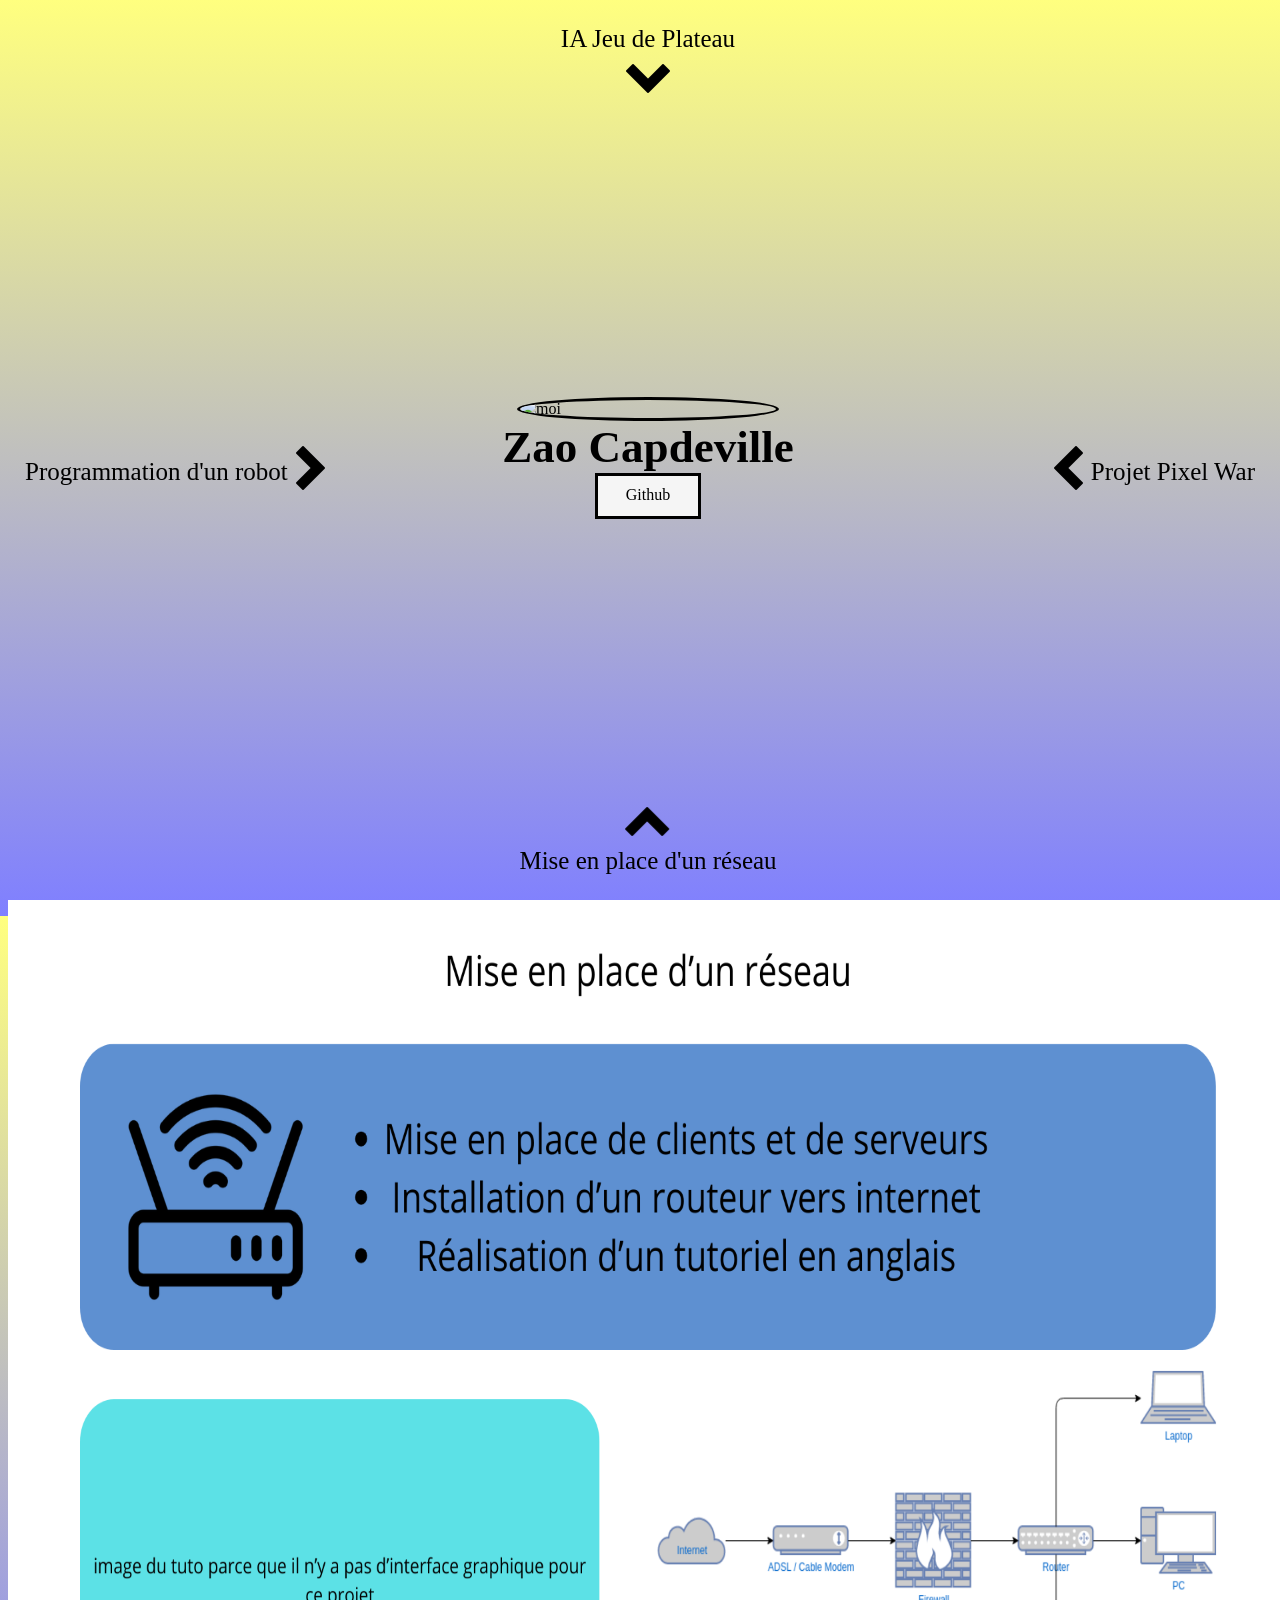
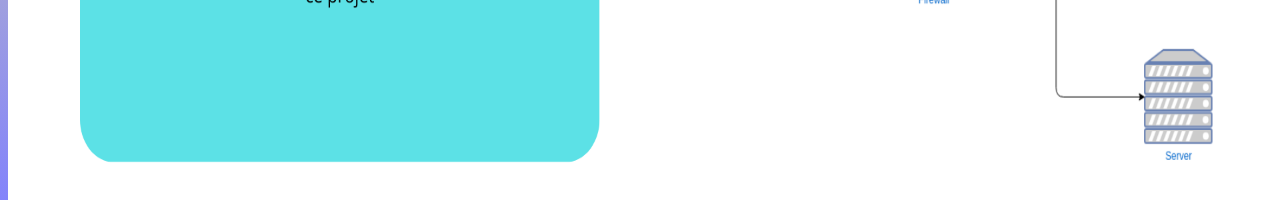
==== index.html @ c6b746e6 "fini pour de bon" ====
<!DOCTYPE html>
<html lang="fr">
<head>
    <meta charset="UTF-8">
    <meta name="viewport" content="width=device-width, initial-scale=1.0">
    <link rel="stylesheet" href="style.css">
    <title>Document</title>
</head>
<body>
    <img id="moi" src="images/moi.png" alt="moi">
    <span>Zao Capdeville</span>
    <a href="https://github.com/zaofromage" id="github">Github</a>
    <aside id="top">
        <img src="retex/IA Jeu de plateau.png" alt="" class="retex">
        <p>IA Jeu de Plateau</p>
    </aside>

    <aside id="bottom">
        <p>Mise en place d'un réseau</p>
        <img src="retex/Mise en place d'un réseau.png" alt="" class="retex">
    </aside>
    
    <aside id="left">
        <img src="retex/Programmation d'un robot.png" alt="" class="retex">
        <p>Programmation d'un robot</p>
    </aside>

    <aside id="right">
        <img src="retex/Projet Pixel War.png" alt="" class="retex">
        <p>Projet Pixel War</p>
    </aside>

    <script>
        let retex = false;
        //top
        document.getElementById('top').addEventListener('click', () => {
            console.log(retex);
            if (!retex) {
                document.getElementById('top').style.animation = "1s ease-in forwards slideInFromTheTop";
                document.getElementById('top').style.zIndex = 999;
                document.querySelectorAll('aside:not(#top)').forEach((c) => {
                    c.style.zIndex = 1;
                })
                retex = true;
            } else if (retex) {
                document.getElementById('top').style.animation = "1s ease-in forwards slideOutFromTheTop";
                document.querySelectorAll('aside:not(#top)').forEach((c) => {
                    c.style.zIndex = 1;
                })
                retex = false;
            }
        })
        //bottom
        document.getElementById('bottom').addEventListener('click', () => {
            console.log(retex);
            if (!retex) {
                document.getElementById('bottom').style.animation = "1s ease-in forwards slideInFromBottom";
                document.getElementById('bottom').style.zIndex = 999;
                document.querySelectorAll('aside:not(#bottom)').forEach((c) => {
                    c.style.zIndex = 1;
                })
                retex = true;
            } else if (retex) {
                document.getElementById('bottom').style.animation = "1s ease-in forwards slideOutFromBottom";
                document.querySelectorAll('aside:not(#bottom)').forEach((c) => {
                    c.style.zIndex = 1;
                })
                retex = false;
            }
        })
        //left
        document.getElementById('left').addEventListener('click', () => {
            console.log(retex);
            if (!retex) {
                document.getElementById('left').style.animation = "1s ease-in forwards slideInFromLeft";
                document.getElementById('left').style.zIndex = 999;
                document.querySelectorAll('aside:not(#left)').forEach((c) => {
                    c.style.zIndex = 1;
                })
                retex = true;
            } else if (retex) {
                document.getElementById('left').style.animation = "1s ease-in forwards slideOutFromLeft";
                document.querySelectorAll('aside:not(#left)').forEach((c) => {
                    c.style.zIndex = 1;
                })
                retex = false;
            }
        })
        //right
        document.getElementById('right').addEventListener('click', () => {
            console.log(retex);
            if (!retex) {
                document.getElementById('right').style.animation = "1s ease-in forwards slideInFromRight";
                document.getElementById('right').style.zIndex = 999;
                document.querySelectorAll('aside:not(#right)').forEach((c) => {
                    c.style.zIndex = 1;
                })
                retex = true;
            } else if (retex) {
                document.getElementById('right').style.animation = "1s ease-in forwards slideOutFromRight";
                document.querySelectorAll('aside:not(#right)').forEach((c) => {
                    c.style.zIndex = 1;
                })
                retex = false;
            }
        })
    </script>
</body>
</html>
---- style.css ----
body {
    width: 100vw;
    height: 100vh;
    display: flex;
    flex-direction: column;
    justify-content: center;
    align-items: center;
    overflow: hidden;
    background-image: linear-gradient(
        to bottom,
        rgb(255 255 0 / 50%),
        rgb(0 0 255 / 50%)
      );
}

span {
    font-weight: bold;
    font-size: 45px;
}

#moi {
    width: 20vw;
    height: auto;
    border-radius: 50%;
    border: solid black 3px;
    transition : 0.5s;
}

#moi:hover {
    border-radius: 10px;
}

#github {
    width: 100px;
    height: 30px;
    border-radius: 0;
    border: solid black 3px;
    background-color: whitesmoke;
    transition: 0.5s;
    text-decoration: none;
    color: black;
    text-align: center;
    vertical-align: middle;
    padding-top: 10px;
}

#github:hover {
    border-color: white;
    background-color: black;
    color: white;
    font-weight: bold;
}

#github > img {
    width: 20%;
}

aside {
    position: absolute;
    display: flex;
    flex-direction: column;
    align-items: center;
}

aside > img {
    width: 100vw;
    height: 100vh;
}

aside > p {
    font-size: 25px;
    transition: 0.5s;
    margin: 0;
    padding: 25px;
}

#top > p::after {
    content: url('images/v_arrow.png');
    display: flex;
    justify-content: center;
}

#top {
    top:-100vh;
}

#top > p:hover {
    transform: translateY(20px);
}

#bottom > p::before {
    content: url('images/v_arrow.png');
    transform: rotate(180deg);
    display: flex;
    justify-content: center;
}

#bottom {
    bottom: -100vh;
}

#bottom > p:hover {
    transform: translateY(-20px);
}

#left > p::after {
    content: url('images/v_arrow.png');
    display: inline-block;
    transform: rotate(-90deg) translateX(-10px);
}

#left {
    left: -100vw;
    display: flex;
    flex-direction: row;
}

#left > p:hover {
    transform: translateX(20px);
}

#right > p::before {
    content: url('images/v_arrow.png');
    display: inline-block;
    transform: rotate(90deg) translateX(10px);
}

#right {
    right: -100vw;
    display: flex;
    flex-direction: row-reverse;
}

#right > p:hover {
    transform: translateX(-20px);
}

@keyframes slideInFromTheTop {
    from {
        transform: translateY(0vh);
    }
    to {
        transform: translateY(100vh);
    }
}

@keyframes slideOutFromTheTop {
    from {
        transform: translateY(100vh);
    }
    to {
        transform: translateY(0vh);
    }
}

@keyframes slideInFromBottom {
    from {
        transform: translateY(0vh);
    }
    to {
        transform: translateY(-100vh);
    }
}

@keyframes slideOutFromBottom {
    from {
        transform: translateY(-100vh);
    }
    to {
        transform: translateY(0vh);
    }
}

@keyframes slideInFromLeft {
    from {
        transform: translateX(0vw);
    }
    to {
        transform: translateX(100vw);
    }
}

@keyframes slideOutFromLeft {
    from {
        transform: translateX(100vw);
    }
    to {
        transform: translateX(0vw);
    }
}

@keyframes slideInFromRight {
    from {
        transform: translateX(0vw);
    }
    to {
        transform: translateX(-100vw);
    }
}

@keyframes slideOutFromRight {
    from {
        transform: translateX(-100vw);
    }
    to {
        transform: translateX(0vw);
    }
}
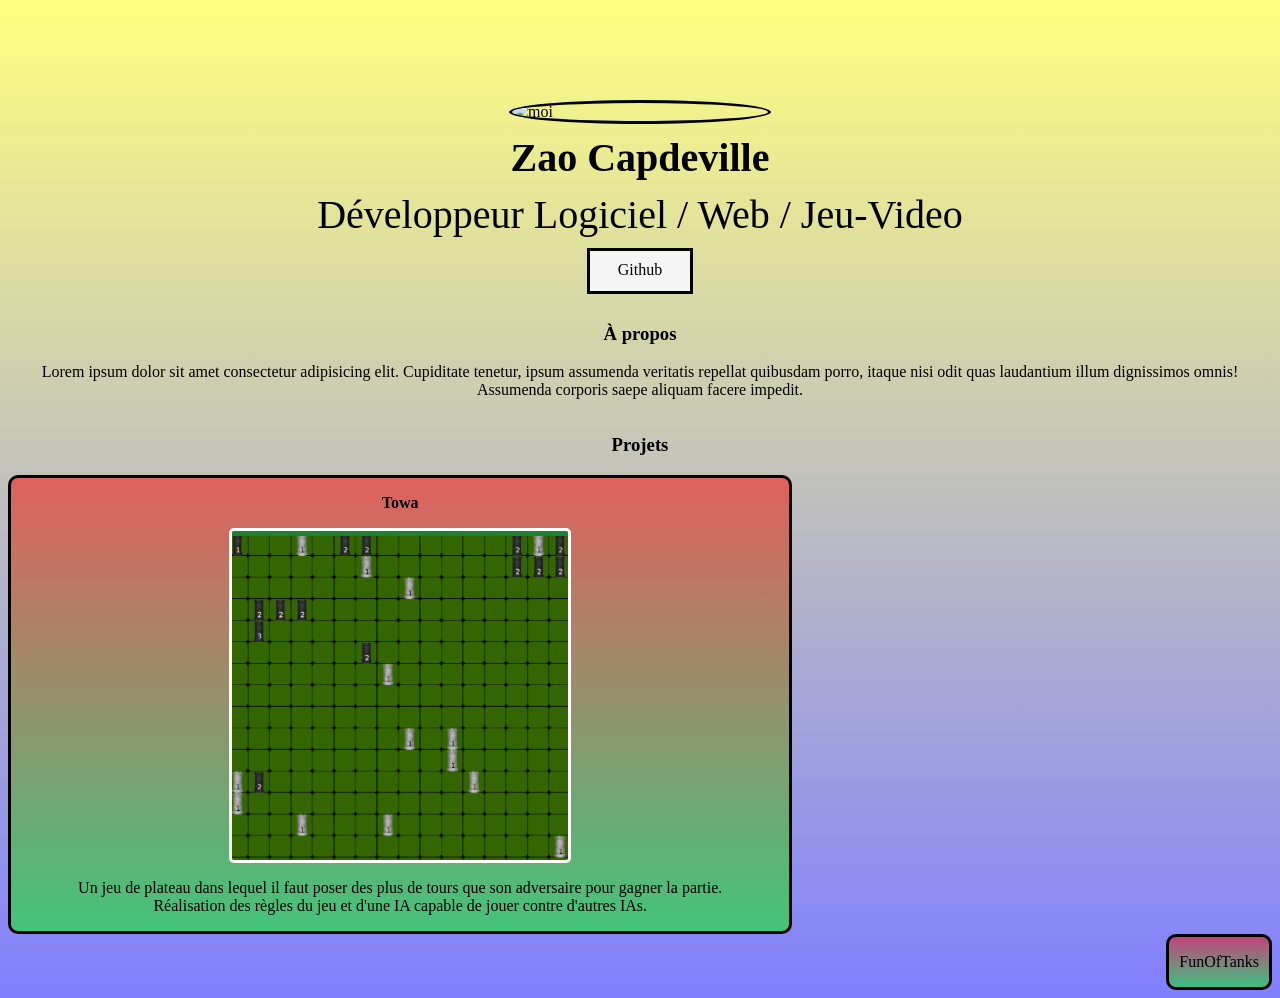
==== commit 39be3692: "c un peu mieu mais vasy" ====
--- a/index.html
+++ b/index.html
@@ -4,106 +4,41 @@
     <meta charset="UTF-8">
     <meta name="viewport" content="width=device-width, initial-scale=1.0">
     <link rel="stylesheet" href="style.css">
-    <title>Document</title>
+    <title>Zao Capdeville</title>
 </head>
 <body>
-    <img id="moi" src="images/moi.png" alt="moi">
-    <span>Zao Capdeville</span>
-    <a href="https://github.com/zaofromage" id="github">Github</a>
-    <aside id="top">
-        <img src="retex/IA Jeu de plateau.png" alt="" class="retex">
-        <p>IA Jeu de Plateau</p>
-    </aside>
-
-    <aside id="bottom">
-        <p>Mise en place d'un réseau</p>
-        <img src="retex/Mise en place d'un réseau.png" alt="" class="retex">
-    </aside>
-    
-    <aside id="left">
-        <img src="retex/Programmation d'un robot.png" alt="" class="retex">
-        <p>Programmation d'un robot</p>
-    </aside>
-
-    <aside id="right">
-        <img src="retex/Projet Pixel War.png" alt="" class="retex">
-        <p>Projet Pixel War</p>
-    </aside>
-
-    <script>
-        let retex = false;
-        //top
-        document.getElementById('top').addEventListener('click', () => {
-            console.log(retex);
-            if (!retex) {
-                document.getElementById('top').style.animation = "1s ease-in forwards slideInFromTheTop";
-                document.getElementById('top').style.zIndex = 999;
-                document.querySelectorAll('aside:not(#top)').forEach((c) => {
-                    c.style.zIndex = 1;
-                })
-                retex = true;
-            } else if (retex) {
-                document.getElementById('top').style.animation = "1s ease-in forwards slideOutFromTheTop";
-                document.querySelectorAll('aside:not(#top)').forEach((c) => {
-                    c.style.zIndex = 1;
-                })
-                retex = false;
-            }
-        })
-        //bottom
-        document.getElementById('bottom').addEventListener('click', () => {
-            console.log(retex);
-            if (!retex) {
-                document.getElementById('bottom').style.animation = "1s ease-in forwards slideInFromBottom";
-                document.getElementById('bottom').style.zIndex = 999;
-                document.querySelectorAll('aside:not(#bottom)').forEach((c) => {
-                    c.style.zIndex = 1;
-                })
-                retex = true;
-            } else if (retex) {
-                document.getElementById('bottom').style.animation = "1s ease-in forwards slideOutFromBottom";
-                document.querySelectorAll('aside:not(#bottom)').forEach((c) => {
-                    c.style.zIndex = 1;
-                })
-                retex = false;
-            }
-        })
-        //left
-        document.getElementById('left').addEventListener('click', () => {
-            console.log(retex);
-            if (!retex) {
-                document.getElementById('left').style.animation = "1s ease-in forwards slideInFromLeft";
-                document.getElementById('left').style.zIndex = 999;
-                document.querySelectorAll('aside:not(#left)').forEach((c) => {
-                    c.style.zIndex = 1;
-                })
-                retex = true;
-            } else if (retex) {
-                document.getElementById('left').style.animation = "1s ease-in forwards slideOutFromLeft";
-                document.querySelectorAll('aside:not(#left)').forEach((c) => {
-                    c.style.zIndex = 1;
-                })
-                retex = false;
-            }
-        })
-        //right
-        document.getElementById('right').addEventListener('click', () => {
-            console.log(retex);
-            if (!retex) {
-                document.getElementById('right').style.animation = "1s ease-in forwards slideInFromRight";
-                document.getElementById('right').style.zIndex = 999;
-                document.querySelectorAll('aside:not(#right)').forEach((c) => {
-                    c.style.zIndex = 1;
-                })
-                retex = true;
-            } else if (retex) {
-                document.getElementById('right').style.animation = "1s ease-in forwards slideOutFromRight";
-                document.querySelectorAll('aside:not(#right)').forEach((c) => {
-                    c.style.zIndex = 1;
-                })
-                retex = false;
-            }
-        })
-    </script>
+    <header>
+        <img id="moi" src="images/moi.png" alt="moi">
+        <span id="nom">Zao Capdeville</span>
+        <span id="titre">Développeur Logiciel / Web / Jeu-Video</span>
+        <a href="https://github.com/zaofromage" id="github">Github</a>
+    </header>
+    <main>
+        <section id="about">
+            <h3>À propos</h3>
+            <p>
+                Lorem ipsum dolor sit amet consectetur adipisicing elit. Cupiditate tenetur, ipsum assumenda veritatis repellat quibusdam porro, itaque nisi odit quas laudantium illum dignissimos omnis! Assumenda corporis saepe aliquam facere impedit.
+            </p>
+        </section>
+        <section id="projects">
+            <h3>Projets</h3>
+            <div class="project left">
+                <p class="title">Towa</p>
+                <img src="images/IA_towa.png" alt="">
+                <p class="desc">
+                    Un jeu de plateau dans lequel il faut poser des plus de tours que 
+                    son adversaire pour gagner la partie.
+                    Réalisation des règles du jeu et d'une IA capable de jouer contre d'autres
+                    IAs.
+                </p>
+                <div class="techno">
+                    <span></span>
+                </div>
+            </div>
+            <div class="project right">
+                <p>FunOfTanks</p>
+            </div>
+        </section>
+    </main>
 </body>
 </html>
--- a/style.css
+++ b/style.css
@@ -1,11 +1,5 @@
 body {
-    width: 100vw;
-    height: 100vh;
-    display: flex;
-    flex-direction: column;
-    justify-content: center;
-    align-items: center;
-    overflow: hidden;
+    overflow-x: hidden;
     background-image: linear-gradient(
         to bottom,
         rgb(255 255 0 / 50%),
@@ -13,9 +7,24 @@
       );
 }
 
-span {
+header {
+    display: flex;
+    flex-direction: column;
+    justify-content: center;
+    align-items: center;
+    margin-top: 100px;
+}
+
+header > * {
+    margin-bottom: 10px;
+}
+
+#nom {
     font-weight: bold;
-    font-size: 45px;
+}
+
+#nom, #titre {
+    font-size: 40px;
 }
 
 #moi {
@@ -49,160 +58,96 @@
     background-color: black;
     color: white;
     font-weight: bold;
+}   
+
+section > h3 {
+    text-align: center;
 }
 
-#github > img {
-    width: 20%;
+#about {
+    text-align: center;
 }
 
-aside {
-    position: absolute;
+#projects {
+    display: flex;
+    flex-direction: column;
+}
+
+.project {
+    background: linear-gradient(
+        rgb(255 0 0 / 50%),
+        rgb(0 255 0 / 50%)
+      );
+    border-radius: 10px;
+    border: solid black 3px;
+    padding-inline: 10px;
+    max-width: 60%;
+    transition: 0.5s;
     display: flex;
     flex-direction: column;
     align-items: center;
 }
 
-aside > img {
-    width: 100vw;
-    height: 100vh;
+.title {
+    font-weight: bold;
 }
 
-aside > p {
-    font-size: 25px;
-    transition: 0.5s;
-    margin: 0;
-    padding: 25px;
+.project > img, .desc {
+    height: 50%;
+    width: auto;
+    max-width: 90%;
+    text-align: center;
 }
 
-#top > p::after {
-    content: url('images/v_arrow.png');
-    display: flex;
-    justify-content: center;
+.project > img {
+    border-radius: 5px;
+    border: solid white 3px;
 }
 
-#top {
-    top:-100vh;
+.left {
+    align-self: flex-start;
 }
 
-#top > p:hover {
-    transform: translateY(20px);
+.left:hover {
+    transform: scale(1.1) translate(10%);
 }
 
-#bottom > p::before {
-    content: url('images/v_arrow.png');
-    transform: rotate(180deg);
-    display: flex;
-    justify-content: center;
+.right {
+    align-self: flex-end;
 }
 
-#bottom {
-    bottom: -100vh;
+.right:hover {
+    transform: scale(1.1) translate(-10%);
 }
 
-#bottom > p:hover {
-    transform: translateY(-20px);
-}
+@media (max-width: 900px) {
 
-#left > p::after {
-    content: url('images/v_arrow.png');
-    display: inline-block;
-    transform: rotate(-90deg) translateX(-10px);
-}
+    #moi {
+        width: 25vw;
+    }
 
-#left {
-    left: -100vw;
-    display: flex;
-    flex-direction: row;
-}
-
-#left > p:hover {
-    transform: translateX(20px);
-}
-
-#right > p::before {
-    content: url('images/v_arrow.png');
-    display: inline-block;
-    transform: rotate(90deg) translateX(10px);
-}
-
-#right {
-    right: -100vw;
-    display: flex;
-    flex-direction: row-reverse;
-}
-
-#right > p:hover {
-    transform: translateX(-20px);
-}
-
-@keyframes slideInFromTheTop {
-    from {
-        transform: translateY(0vh);
-    }
-    to {
-        transform: translateY(100vh);
+    #nom, #titre {
+        font-size: 25px;
     }
 }
 
-@keyframes slideOutFromTheTop {
-    from {
-        transform: translateY(100vh);
+@media (max-width : 500px) {
+
+    #moi {
+        width: 50vw;
     }
-    to {
-        transform: translateY(0vh);
+
+    #nom {
+       font-size: 20px;
+    }
+
+    #titre {
+        font-size: 15px;
+    }
+
+    .project {
+        max-width: 80%;
     }
 }
 
-@keyframes slideInFromBottom {
-    from {
-        transform: translateY(0vh);
-    }
-    to {
-        transform: translateY(-100vh);
-    }
-}
 
-@keyframes slideOutFromBottom {
-    from {
-        transform: translateY(-100vh);
-    }
-    to {
-        transform: translateY(0vh);
-    }
-}
-
-@keyframes slideInFromLeft {
-    from {
-        transform: translateX(0vw);
-    }
-    to {
-        transform: translateX(100vw);
-    }
-}
-
-@keyframes slideOutFromLeft {
-    from {
-        transform: translateX(100vw);
-    }
-    to {
-        transform: translateX(0vw);
-    }
-}
-
-@keyframes slideInFromRight {
-    from {
-        transform: translateX(0vw);
-    }
-    to {
-        transform: translateX(-100vw);
-    }
-}
-
-@keyframes slideOutFromRight {
-    from {
-        transform: translateX(-100vw);
-    }
-    to {
-        transform: translateX(0vw);
-    }
-}
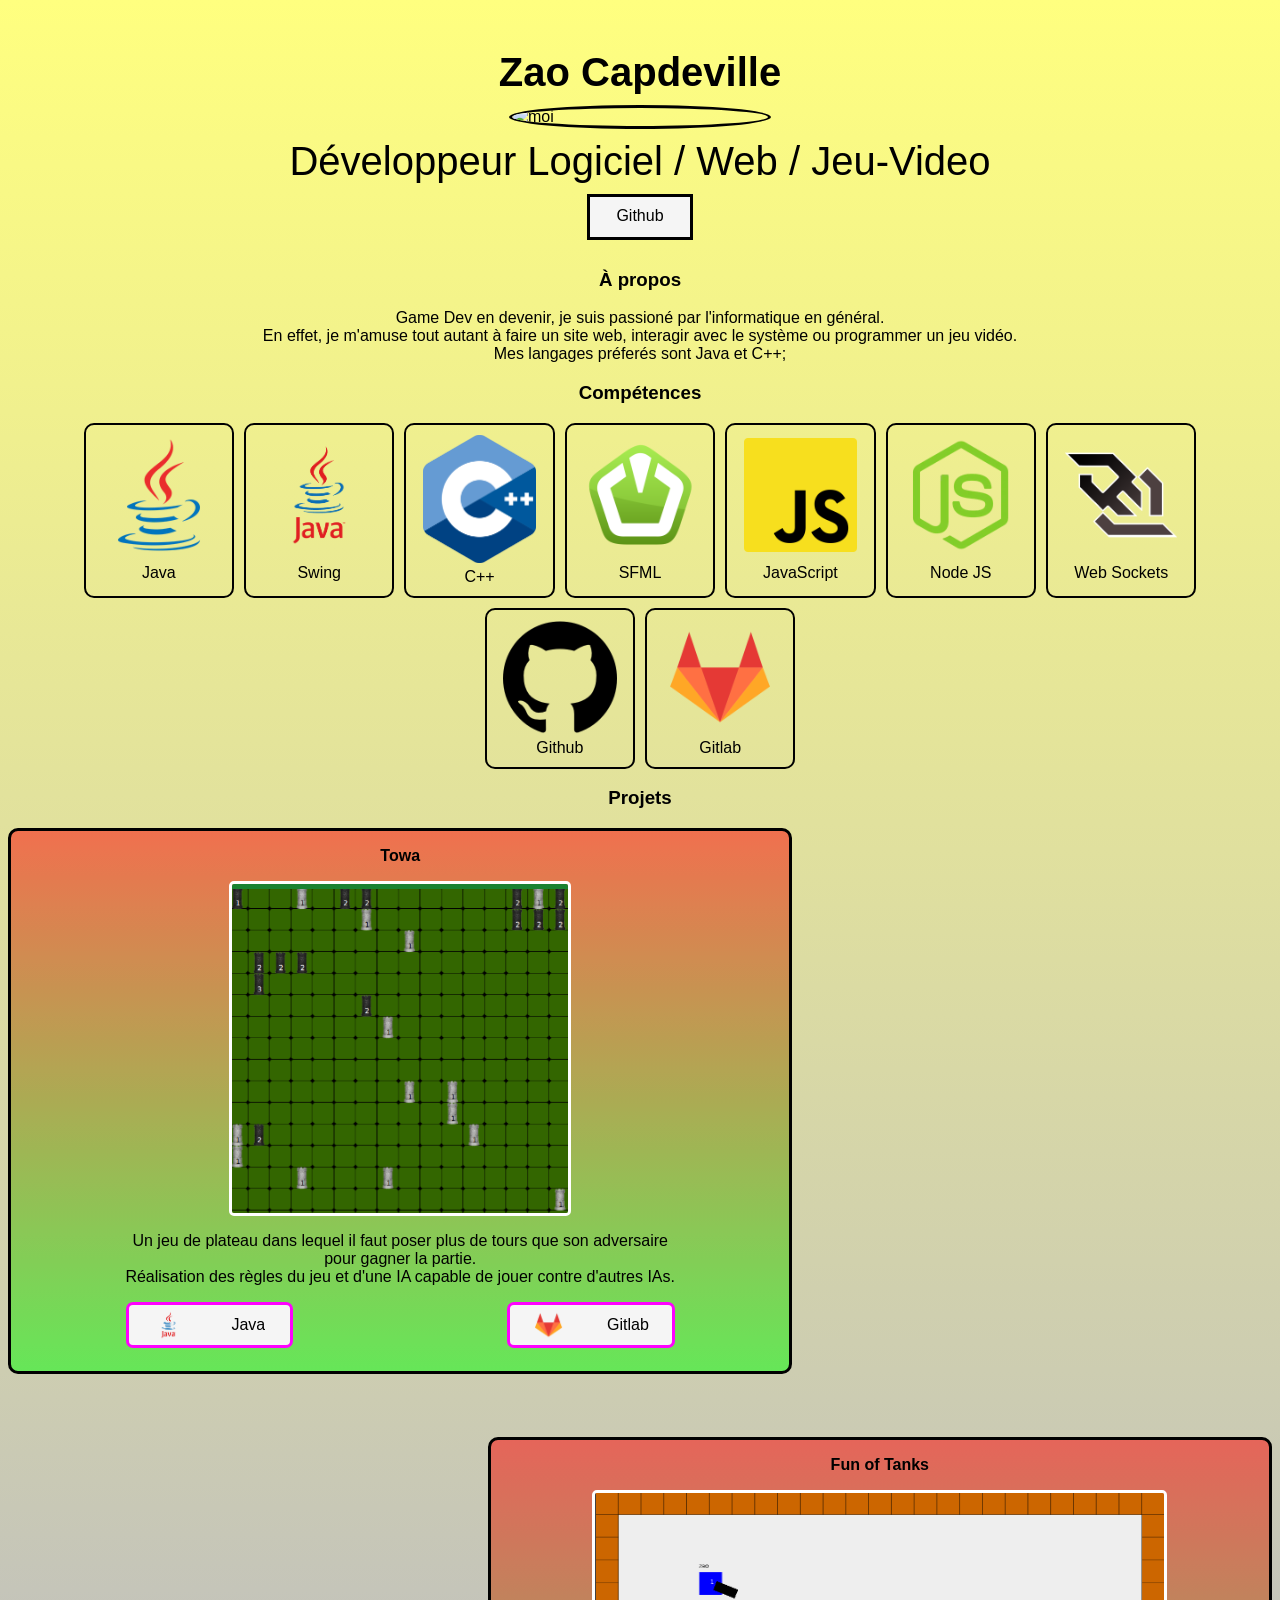
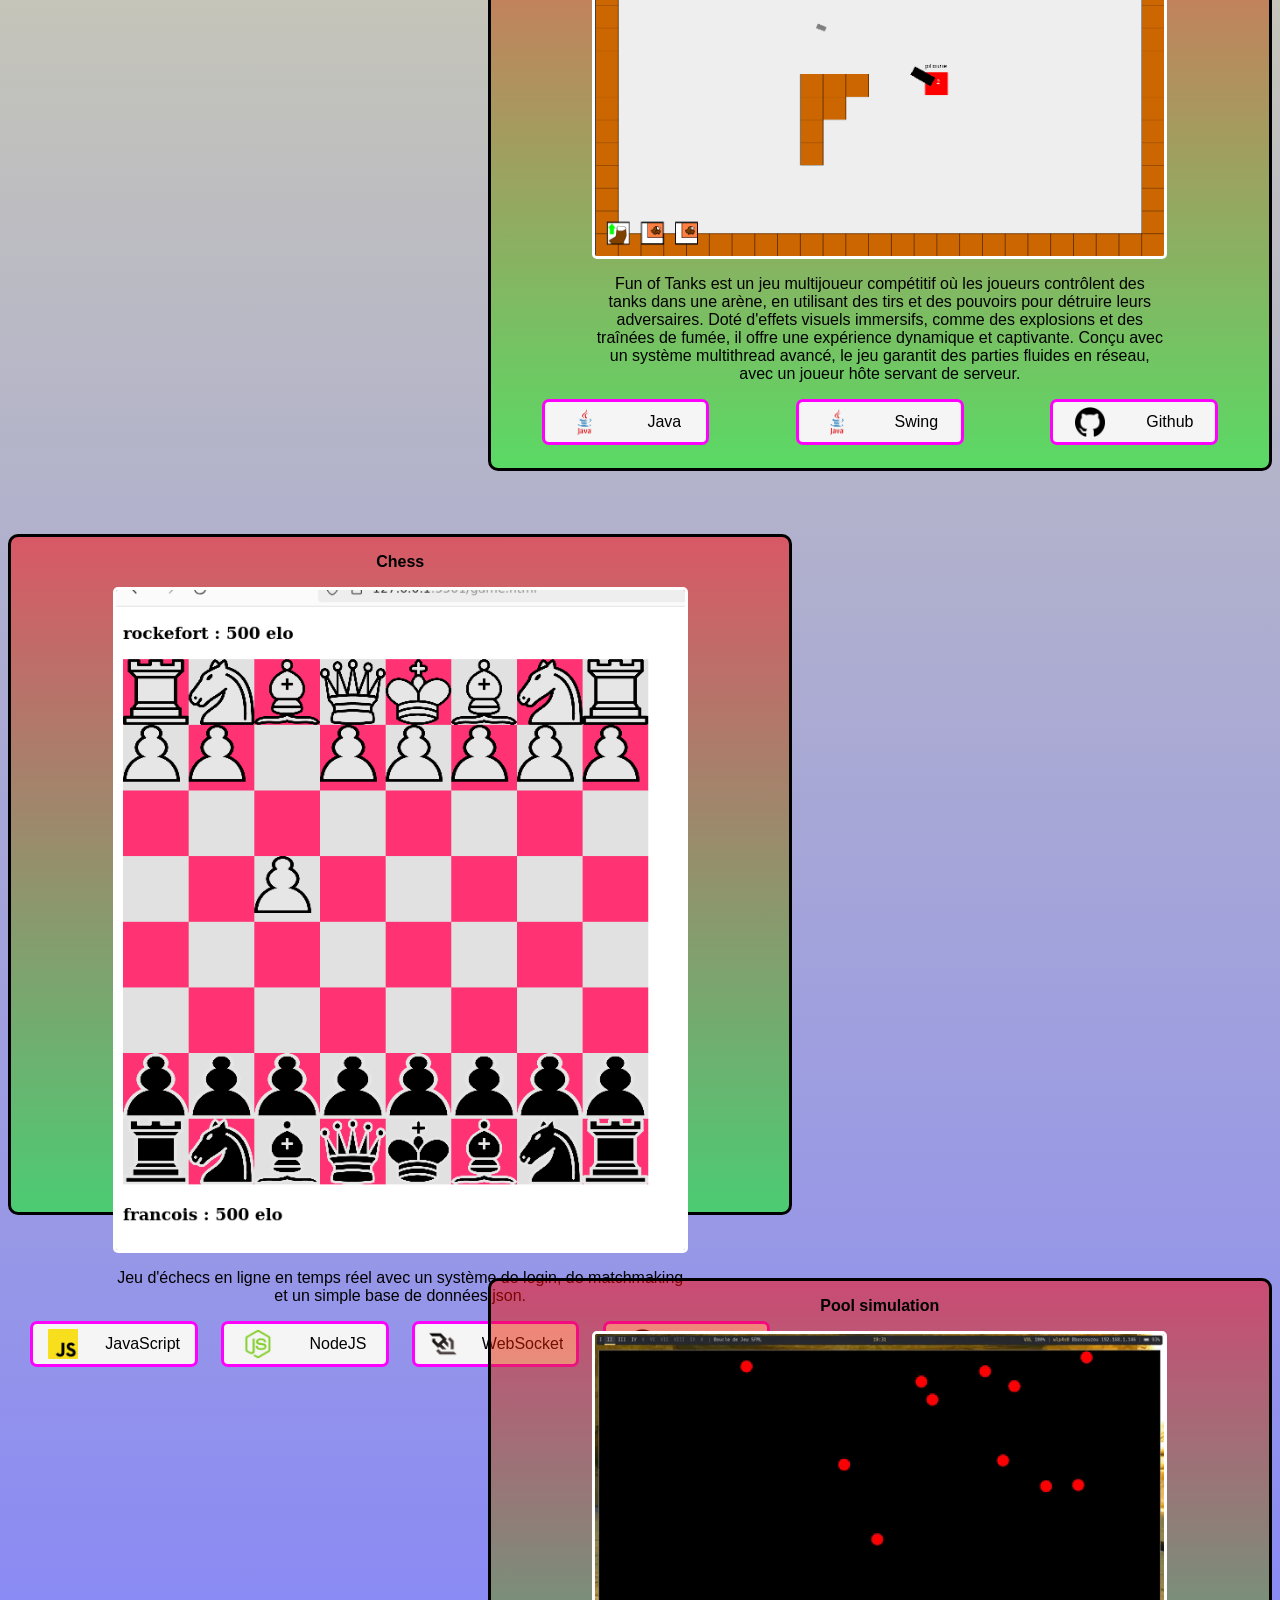
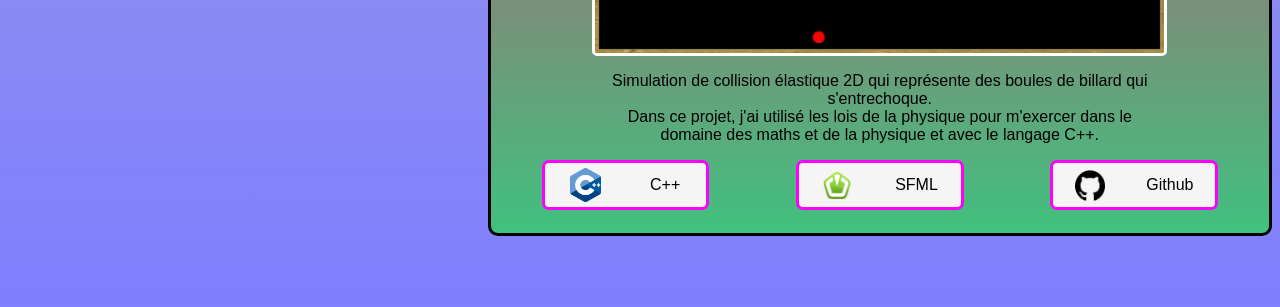
==== commit 9a5e77d5: "mieux" ====
--- a/index.html
+++ b/index.html
@@ -8,8 +8,8 @@
 </head>
 <body>
     <header>
-        <img id="moi" src="images/moi.png" alt="moi">
         <span id="nom">Zao Capdeville</span>
+        <img id="moi" src="images/moi.jpg" alt="moi">
         <span id="titre">Développeur Logiciel / Web / Jeu-Video</span>
         <a href="https://github.com/zaofromage" id="github">Github</a>
     </header>
@@ -17,27 +17,145 @@
         <section id="about">
             <h3>À propos</h3>
             <p>
-                Lorem ipsum dolor sit amet consectetur adipisicing elit. Cupiditate tenetur, ipsum assumenda veritatis repellat quibusdam porro, itaque nisi odit quas laudantium illum dignissimos omnis! Assumenda corporis saepe aliquam facere impedit.
+                Game Dev en devenir, je suis passioné par l'informatique en général.</br>
+                En effet, je m'amuse tout autant à faire un site web,
+                interagir avec le système ou programmer un jeu vidéo.</br>
+                Mes langages préferés sont Java et C++;
             </p>
+        </section>
+        <h3>Compétences</h3>
+        <section id="skills">
+            <div class="skill test">
+                <img src="images/java_withouttext.webp" alt="java">
+                <span>Java</span>
+            </div>
+            <div class="skill">
+                <img src="images/java.png" alt="swing">
+                <span>Swing</span>
+            </div>
+            <div class="skill">
+                <img src="images/cpp.png" alt="cpp">
+                <span>C++</span>
+            </div>
+            <div class="skill">
+                <img src="images/sfml.png" alt="sfml">
+                <span>SFML</span>
+            </div>
+            <div class="skill">
+                <img src="images/javascript.png" alt="javascript">
+                <span>JavaScript</span>
+            </div>
+            <div class="skill">
+                <img src="images/nodejs.webp" alt="nodejs">
+                <span>Node JS</span>
+            </div>
+            <div class="skill">
+                <img src="images/websocket.png" alt="websocket">
+                <span>Web Sockets</span>
+            </div>
+            <div class="skill">
+                <img src="images/github.png" alt="github">
+                <span>Github</span>
+            </div>
+            <div class="skill">
+                <img src="images/gitlab.png" alt="gitlab">
+                <span>Gitlab</span>
+            </div>
         </section>
         <section id="projects">
             <h3>Projets</h3>
-            <div class="project left">
+            <a class="project left" href="retex/IA Jeu de plateau.pdf" target="_blank">
                 <p class="title">Towa</p>
-                <img src="images/IA_towa.png" alt="">
+                <img src="images/IA_towa.png" alt="Towa">
                 <p class="desc">
-                    Un jeu de plateau dans lequel il faut poser des plus de tours que 
-                    son adversaire pour gagner la partie.
+                    Un jeu de plateau dans lequel il faut poser plus de tours que 
+                    son adversaire pour gagner la partie.</br>
                     Réalisation des règles du jeu et d'une IA capable de jouer contre d'autres
                     IAs.
                 </p>
-                <div class="techno">
-                    <span></span>
+                <div class="technos">
+                    <div class="techno">
+                        <img src="images/java.png" alt="java">
+                        <span>Java</span>
+                    </div>
+                    <div class="techno">
+                        <img src="images/gitlab.png" alt="gitlab">
+                        <span>Gitlab</span>
+                    </div>
                 </div>
-            </div>
-            <div class="project right">
-                <p>FunOfTanks</p>
-            </div>
+            </a>
+            <a class="project right" href="https://github.com/zaofromage/FunOfTanks" target="_blank">
+                <p class="title">Fun of Tanks</p>
+                <img src="images/funoftanks.png" alt="funoftanks">
+                <p class="desc">
+                    Fun of Tanks est un jeu multijoueur compétitif où les joueurs contrôlent des tanks dans une arène, en utilisant des tirs et des pouvoirs pour détruire leurs adversaires. Doté d'effets visuels immersifs, comme des explosions et des traînées de fumée, il offre une expérience dynamique et captivante. Conçu avec un système multithread avancé, le jeu garantit des parties fluides en réseau, avec un joueur hôte servant de serveur.
+                </p>
+                <div class="technos">
+                    <div class="techno">
+                        <img src="images/java.png" alt="java">
+                        <span>Java</span>
+                    </div>
+                    <div class="techno">
+                        <img src="images/java.png" alt="swing">
+                        <span>Swing</span>
+                    </div>
+                    <div class="techno">
+                        <img src="images/github.png" alt="github">
+                        <span>Github</span>
+                    </div>
+                </div>
+            </a>
+            <a class="project left" href="https://github.com/zaofromage/chess" target="_blank">
+                <p class="title">Chess</p>
+                <img src="images/chess.png" alt="chess">
+                <p class="desc">
+                    Jeu d'échecs en ligne en temps réel avec un système de login,
+                    de matchmaking et un simple base de données json.
+                </p>
+                <div class="technos">
+                    <div class="techno">
+                        <img src="images/javascript.png" alt="javascript">
+                        <span>JavaScript</span>
+                    </div>
+                    <div class="techno">
+                        <img src="images/nodejs.webp" alt="nodejs">
+                        <span>NodeJS</span>
+                    </div>
+                    <div class="techno">
+                        <img src="images/websocket.png" alt="websocket">
+                        <span>WebSocket</span>
+                    </div>
+                    <div class="techno">
+                        <img src="images/github.png" alt="github">
+                        <span>Github</span>
+                    </div>
+                </div>
+            </a>
+            <a class="project right" href="https://github.com/zaofromage/Pool" target="_blank">
+                <p class="title">Pool simulation</p>
+                <img src="images/pool_video.gif" alt="funoftanks">
+                <p class="desc">
+                    Simulation de collision élastique 2D qui représente des boules de
+                    billard qui s'entrechoque.</br>
+                    Dans ce projet, j'ai utilisé les lois de la physique pour 
+                    m'exercer dans le domaine des maths et de la physique et avec 
+                    le langage C++.
+                </p>
+                <div class="technos">
+                    <div class="techno">
+                        <img src="images/cpp.png" alt="C++">
+                        <span>C++</span>
+                    </div>
+                    <div class="techno">
+                        <img src="images/sfml.png" alt="sfml">
+                        <span>SFML</span>
+                    </div>
+                    <div class="techno">
+                        <img src="images/github.png" alt="github">
+                        <span>Github</span>
+                    </div>
+                </div>
+            </a>
         </section>
     </main>
 </body>
--- a/style.css
+++ b/style.css
@@ -1,5 +1,6 @@
 body {
     overflow-x: hidden;
+    font-family: sans-serif;
     background-image: linear-gradient(
         to bottom,
         rgb(255 255 0 / 50%),
@@ -12,7 +13,7 @@
     flex-direction: column;
     justify-content: center;
     align-items: center;
-    margin-top: 100px;
+    margin-top: 50px;
 }
 
 header > * {
@@ -60,12 +61,42 @@
     font-weight: bold;
 }   
 
-section > h3 {
+h3 {
     text-align: center;
 }
 
 #about {
     text-align: center;
+}
+
+#skills {
+    text-align: center;
+    display: flex;
+    justify-content: center;
+    gap: 10px;
+    flex-wrap: wrap;
+}
+
+.skill {
+    background-color: none;
+    display: flex;
+    flex-direction: column;
+    justify-content: space-around;
+    align-items: center;
+    max-width: 10%;
+    padding: 10px;
+    border-radius: 10px;
+    border: solid 2px black;
+    transition: 0.5s;
+}
+
+.skill:hover {
+    transform: scale(1.1);
+}
+
+.skill > img {
+    width:90%;
+    margin-bottom: 5px;
 }
 
 #projects {
@@ -86,6 +117,10 @@
     display: flex;
     flex-direction: column;
     align-items: center;
+    color:black;
+    text-decoration: none;
+    margin-bottom: 5%;
+    max-height: 75vh;
 }
 
 .title {
@@ -95,7 +130,7 @@
 .project > img, .desc {
     height: 50%;
     width: auto;
-    max-width: 90%;
+    max-width: 75%;
     text-align: center;
 }
 
@@ -120,6 +155,34 @@
     transform: scale(1.1) translate(-10%);
 }
 
+.technos {
+    display:flex;
+    margin-bottom: 3%;
+    justify-content: space-around;
+    flex-wrap: wrap;
+    gap: 5px;
+}
+
+.techno {
+    display: flex;
+    align-items: center;
+    justify-content: space-around;
+    background-color: whitesmoke;
+    border-radius: 7px;
+    border: solid magenta 3px;
+    max-width:20%;
+    padding: 5px;
+}
+
+.techno > img {
+    width:20%;
+    margin-right: 5%;
+}
+
+.techno > span {
+    overflow: hidden;
+}
+
 @media (max-width: 900px) {
 
     #moi {
@@ -129,6 +192,14 @@
     #nom, #titre {
         font-size: 25px;
     }
+
+    .techno > img {
+        width:30%;
+    }
+
+    .project {
+        max-height: none;
+    }
 }
 
 @media (max-width : 500px) {
@@ -148,6 +219,10 @@
     .project {
         max-width: 80%;
     }
-}
-
-
+
+    .techno > span {
+        font-size: 10px;
+    }
+}
+
+
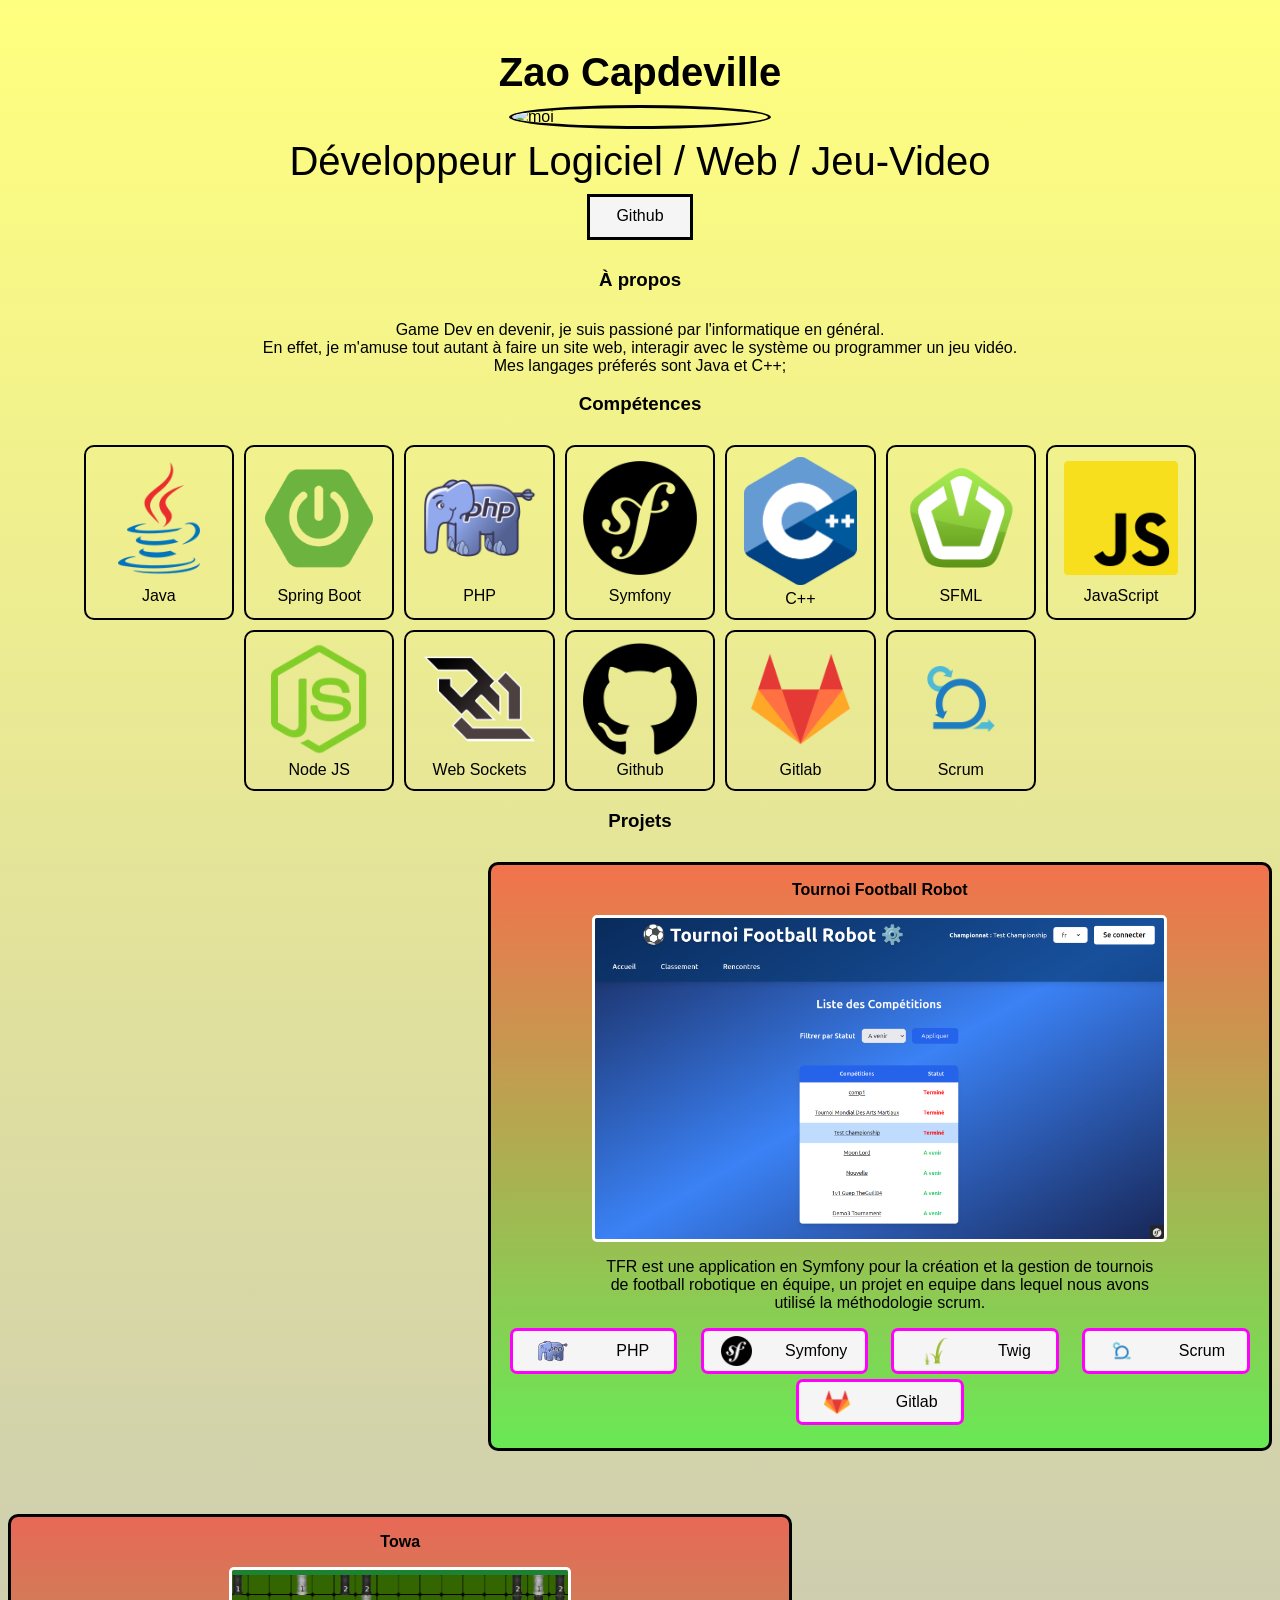
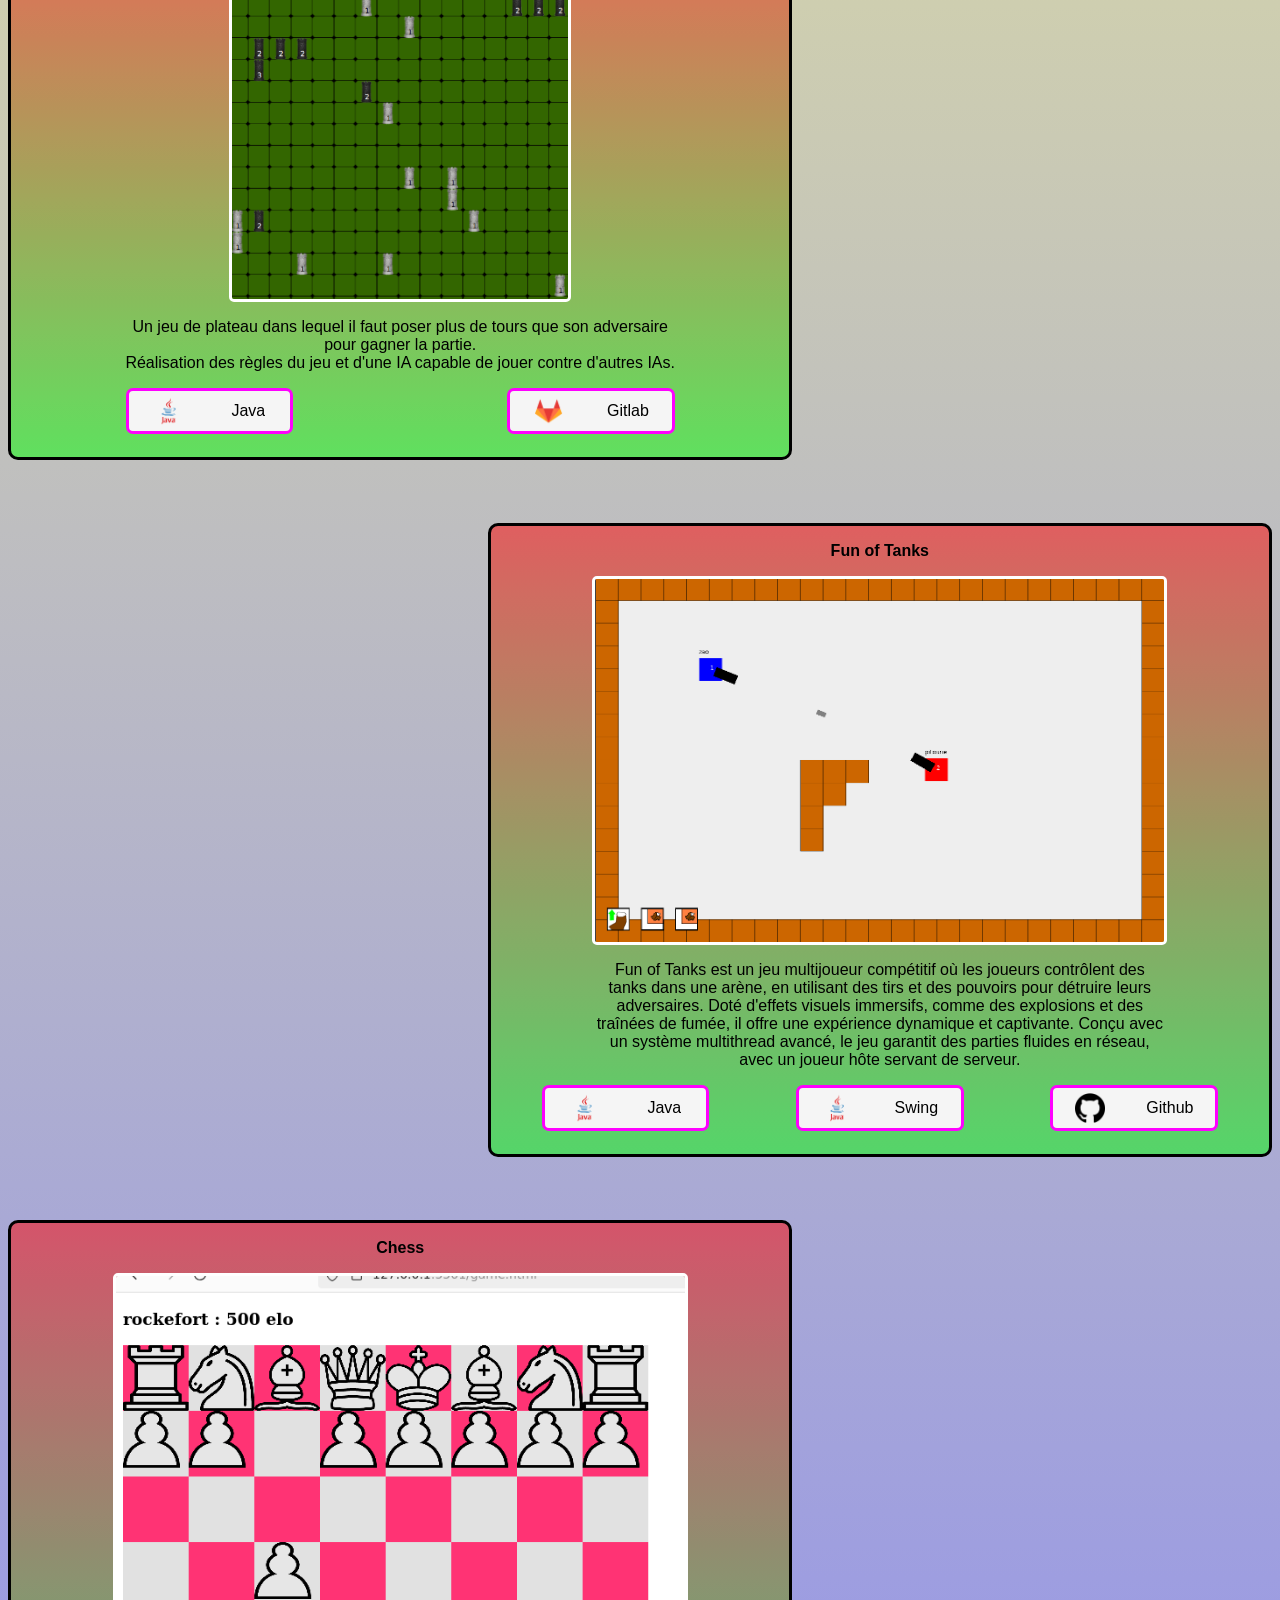
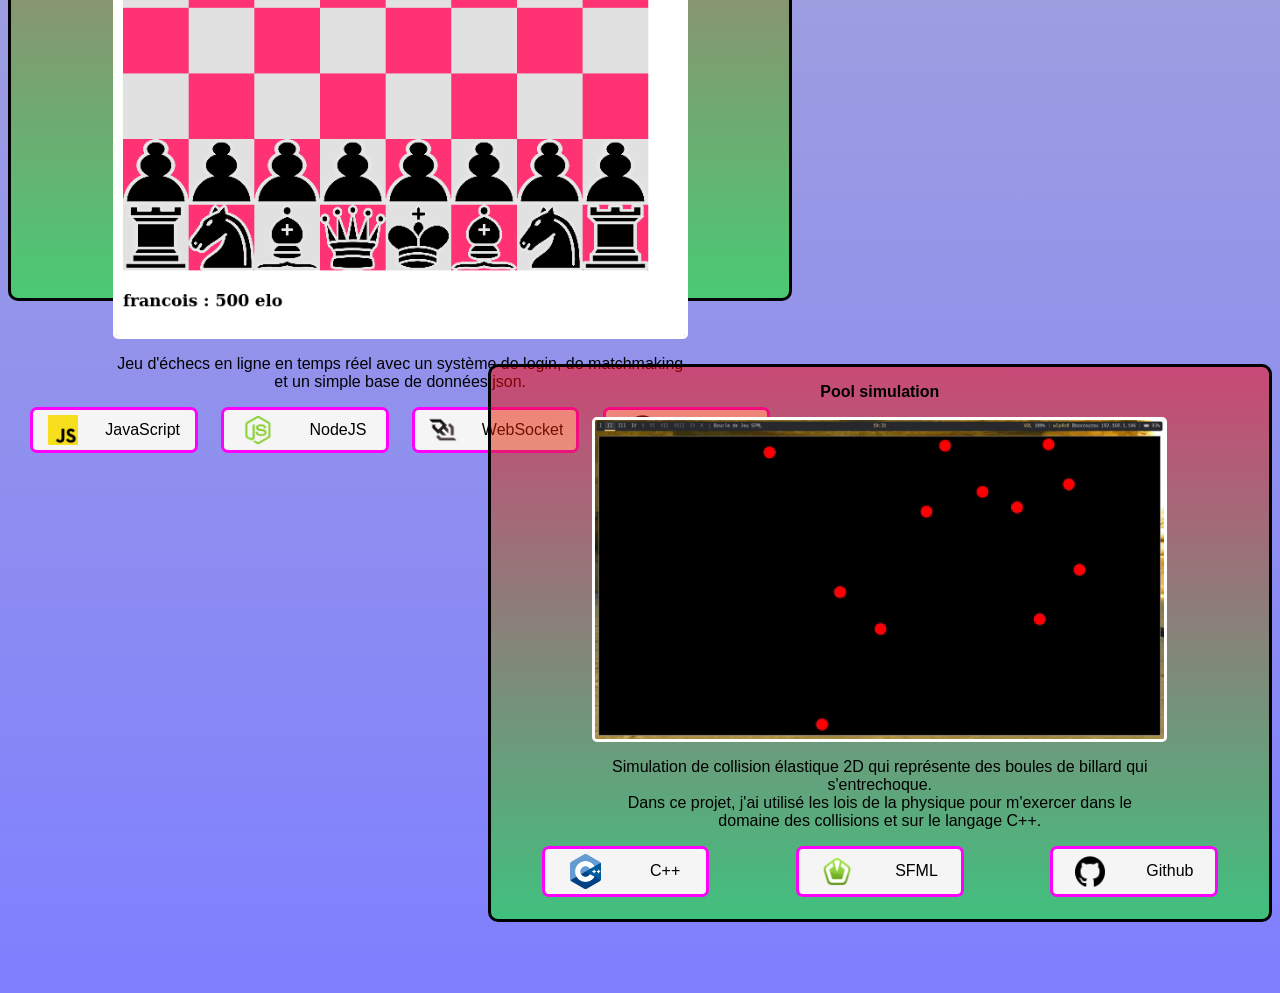
==== commit 16e920ea: "tfr" ====
--- a/index.html
+++ b/index.html
@@ -25,13 +25,21 @@
         </section>
         <h3>Compétences</h3>
         <section id="skills">
-            <div class="skill test">
+            <div class="skill">
                 <img src="images/java_withouttext.webp" alt="java">
                 <span>Java</span>
             </div>
             <div class="skill">
-                <img src="images/java.png" alt="swing">
-                <span>Swing</span>
+                <img src="images/spring-boot.webp" alt="spring-boot">
+                <span>Spring Boot</span>
+            </div>
+            <div class="skill">
+                <img src="images/php.png" alt="php">
+                <span>PHP</span>
+            </div>
+            <div class="skill">
+                <img src="images/symfony.png" alt="symfony">
+                <span>Symfony</span>
             </div>
             <div class="skill">
                 <img src="images/cpp.png" alt="cpp">
@@ -60,10 +68,43 @@
             <div class="skill">
                 <img src="images/gitlab.png" alt="gitlab">
                 <span>Gitlab</span>
+            </div>
+            <div class="skill">
+                <img src="images/scrum.png" alt="scrum">
+                <span>Scrum</span>
             </div>
         </section>
         <section id="projects">
             <h3>Projets</h3>
+            <a class="project right" href="" target="_blank">
+                <p class="title">Tournoi Football Robot</p>
+                <img src="images/tfr-comp.png" alt="tournoi-football-robot">
+                <p class="desc">
+                    TFR est une application en Symfony pour la création et la gestion de tournois de football robotique en équipe, un projet en equipe dans lequel nous avons utilisé la méthodologie scrum.
+                </p>
+                <div class="technos">
+                    <div class="techno">
+                        <img src="images/php.png" alt="php">
+                        <span>PHP</span>
+                    </div>
+                    <div class="techno">
+                        <img src="images/symfony.png" alt="symfony">
+                        <span>Symfony</span>
+                    </div>
+                    <div class="techno">
+                        <img src="images/twig.png" alt="twig">
+                        <span>Twig</span>
+                    </div>
+                    <div class="techno">
+                        <img src="images/scrum.png" alt="scrum">
+                        <span>Scrum</span>
+                    </div>
+                    <div class="techno">
+                        <img src="images/gitlab.png" alt="gitlab">
+                        <span>Gitlab</span>
+                    </div>
+                </div>
+            </a>
             <a class="project left" href="retex/IA Jeu de plateau.pdf" target="_blank">
                 <p class="title">Towa</p>
                 <img src="images/IA_towa.png" alt="Towa">
@@ -138,7 +179,7 @@
                     Simulation de collision élastique 2D qui représente des boules de
                     billard qui s'entrechoque.</br>
                     Dans ce projet, j'ai utilisé les lois de la physique pour 
-                    m'exercer dans le domaine des maths et de la physique et avec 
+                    m'exercer dans le domaine des collisions et sur 
                     le langage C++.
                 </p>
                 <div class="technos">
--- a/style.css
+++ b/style.css
@@ -63,6 +63,7 @@
 
 h3 {
     text-align: center;
+    margin-bottom: 30px;
 }
 
 #about {
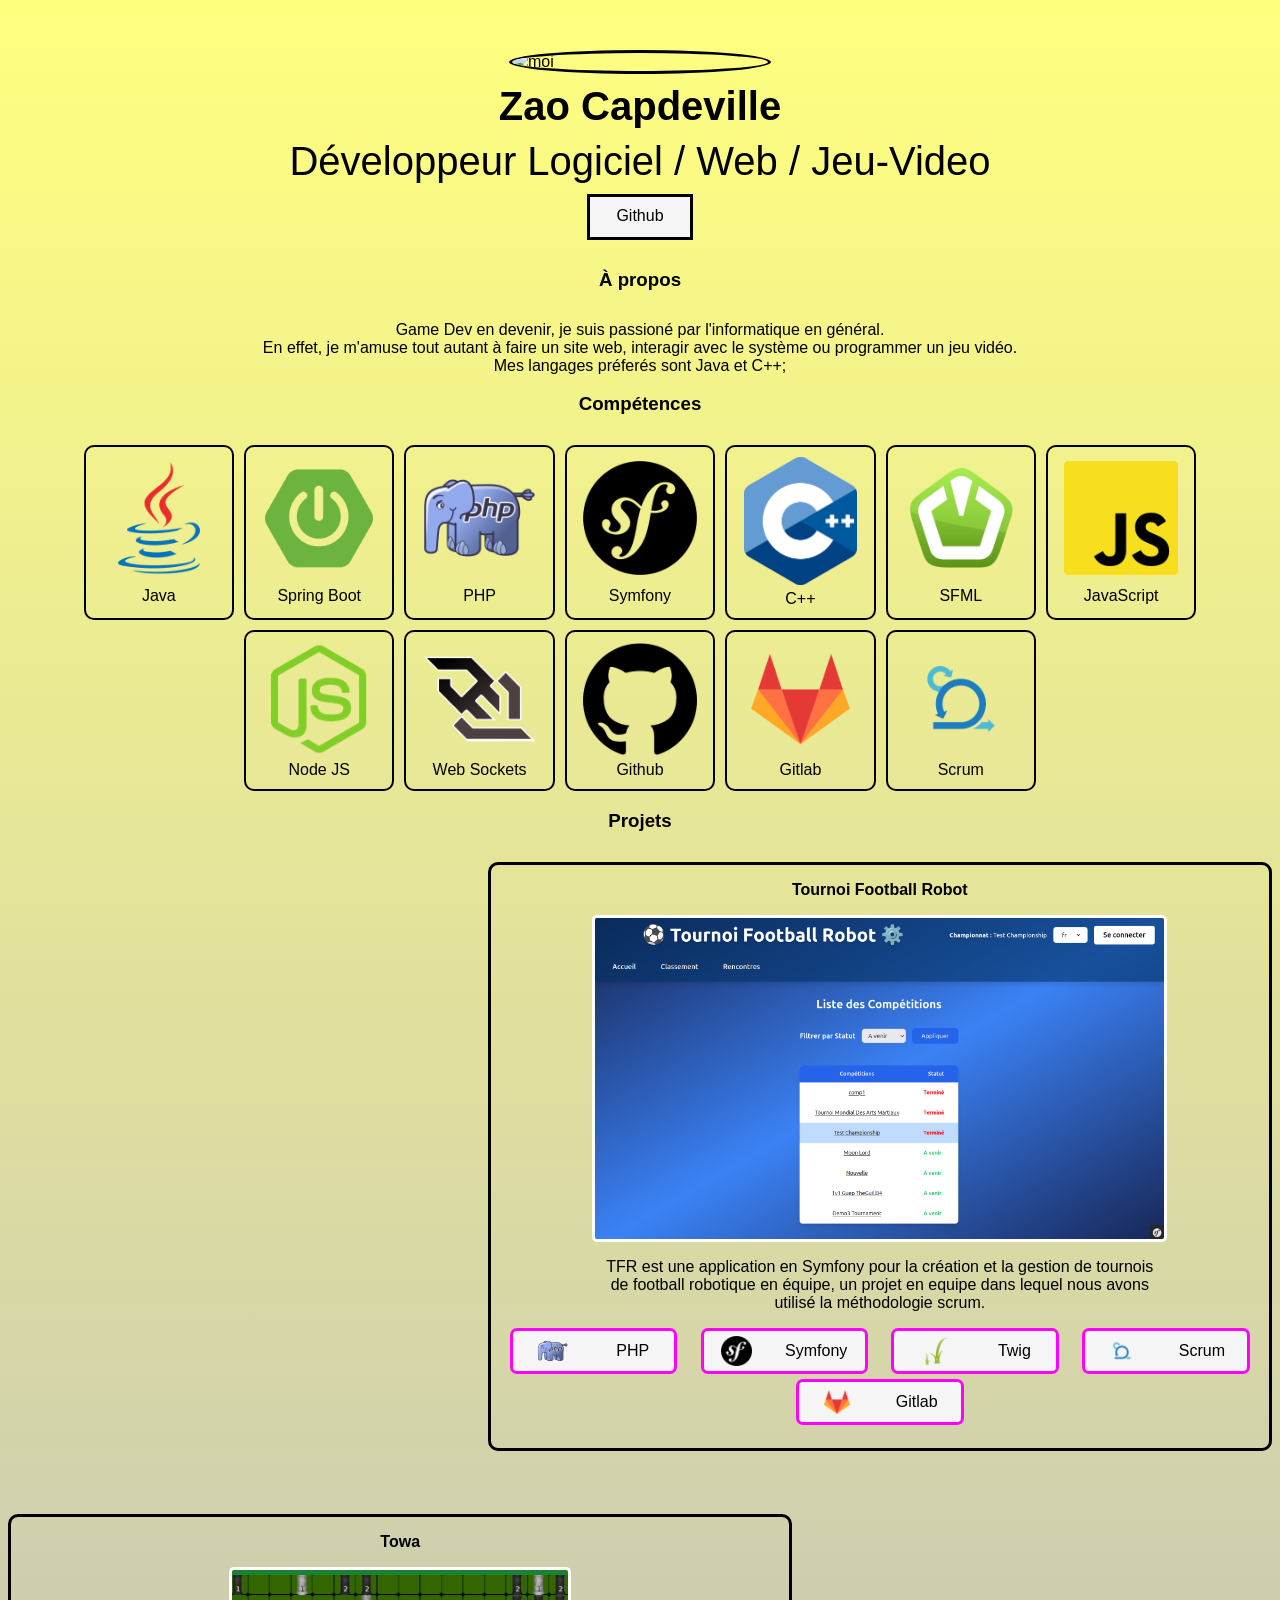
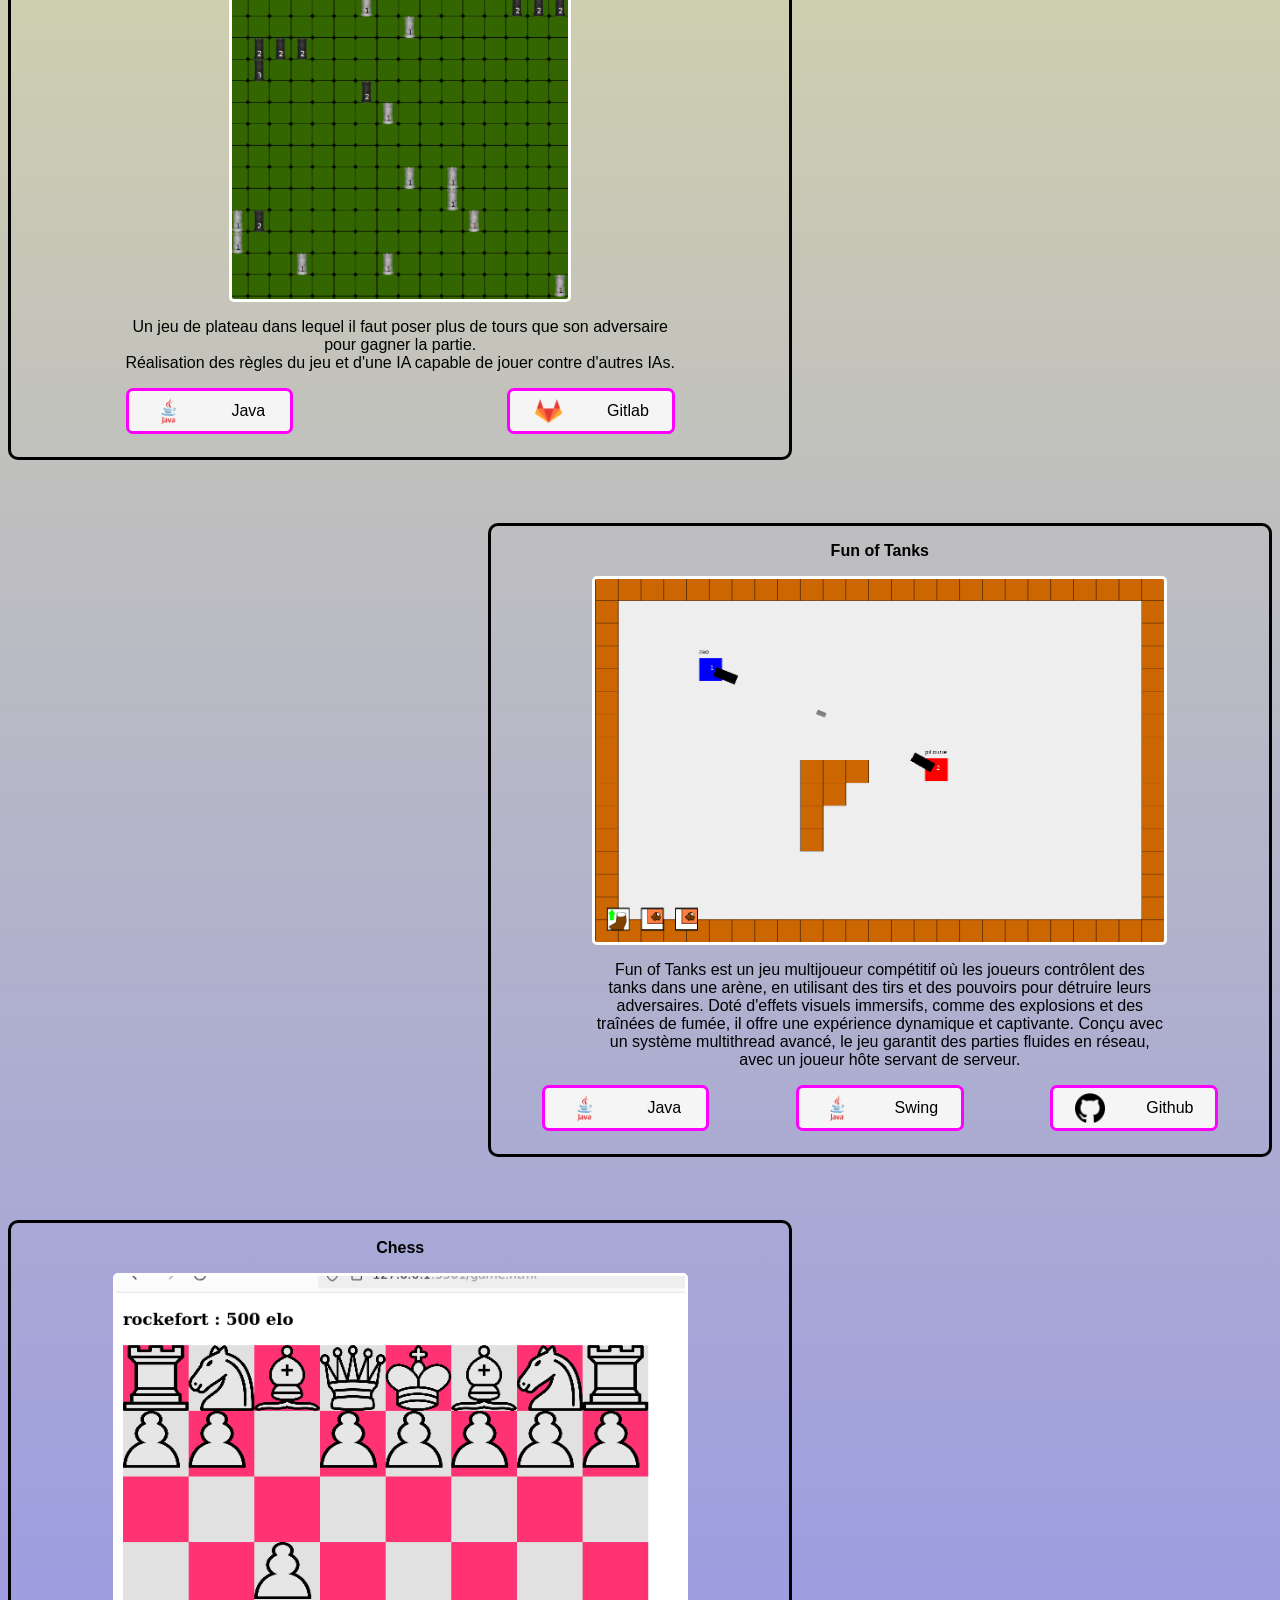
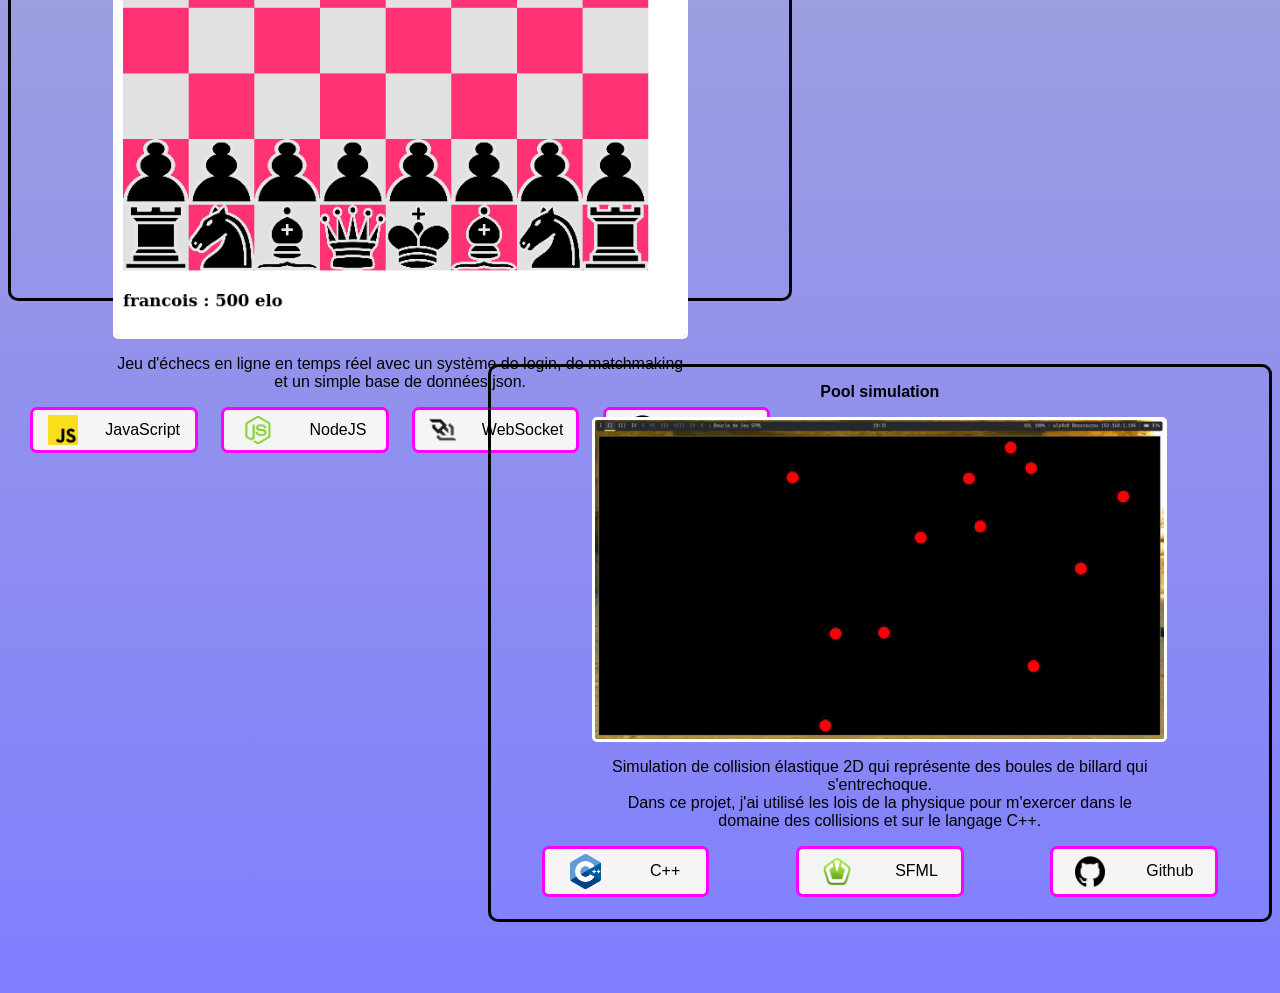
==== commit 1c713917: "photo" ====
--- a/index.html
+++ b/index.html
@@ -8,8 +8,8 @@
 </head>
 <body>
     <header>
+        <img id="moi" src="images/moi.png" alt="moi">
         <span id="nom">Zao Capdeville</span>
-        <img id="moi" src="images/moi.jpg" alt="moi">
         <span id="titre">Développeur Logiciel / Web / Jeu-Video</span>
         <a href="https://github.com/zaofromage" id="github">Github</a>
     </header>
--- a/style.css
+++ b/style.css
@@ -106,10 +106,6 @@
 }
 
 .project {
-    background: linear-gradient(
-        rgb(255 0 0 / 50%),
-        rgb(0 255 0 / 50%)
-      );
     border-radius: 10px;
     border: solid black 3px;
     padding-inline: 10px;
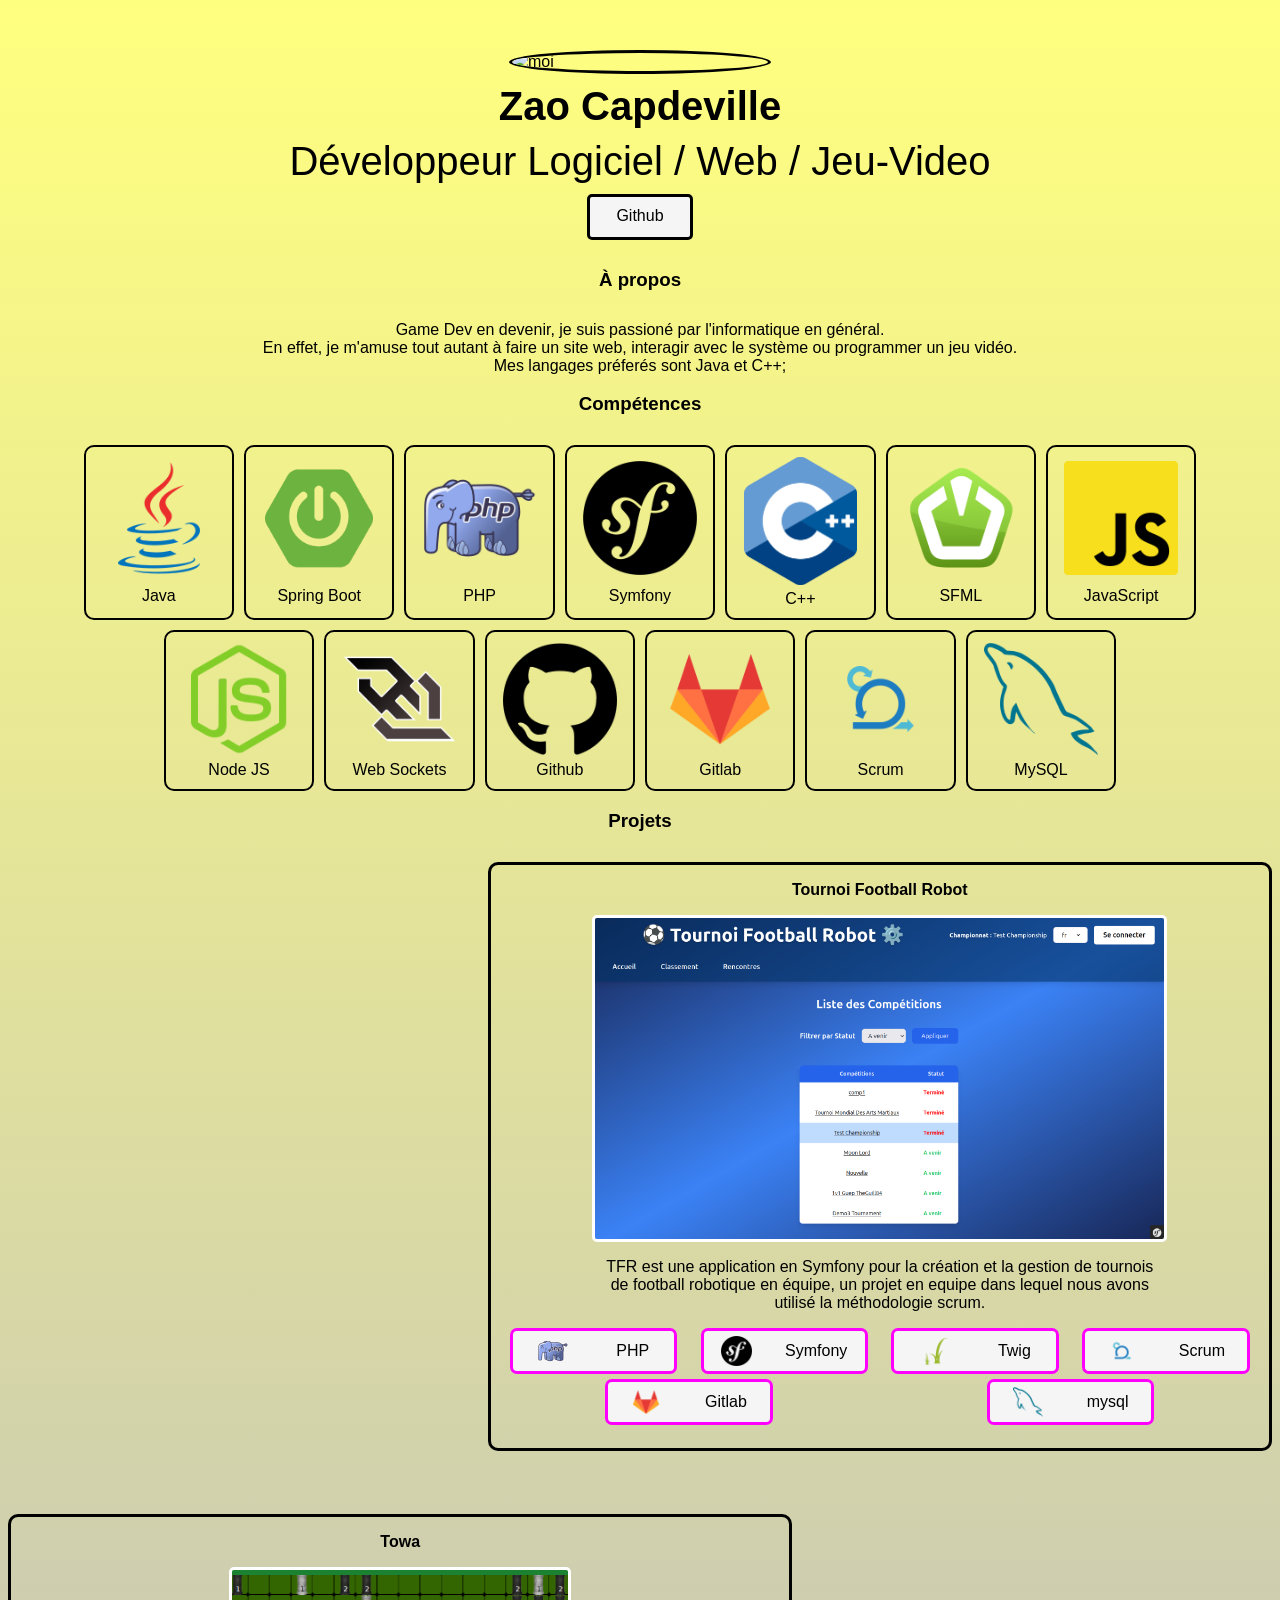
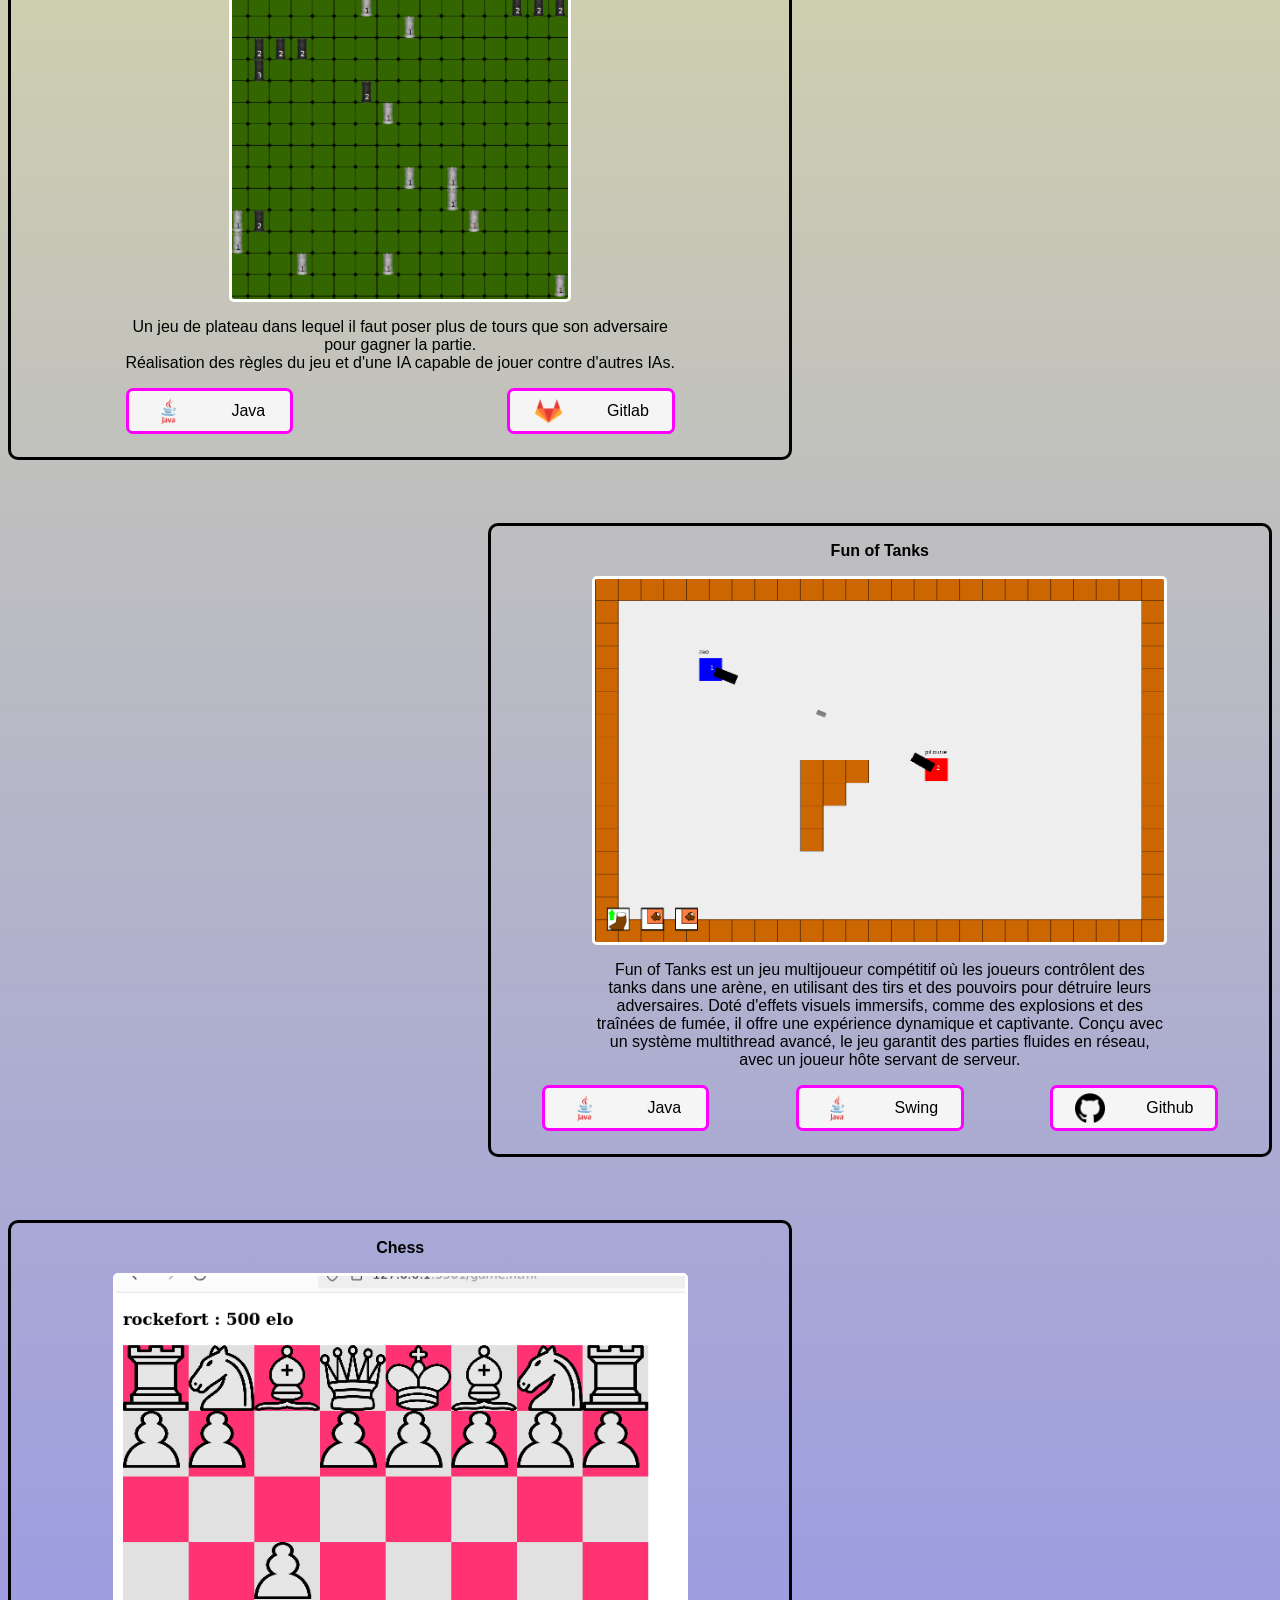
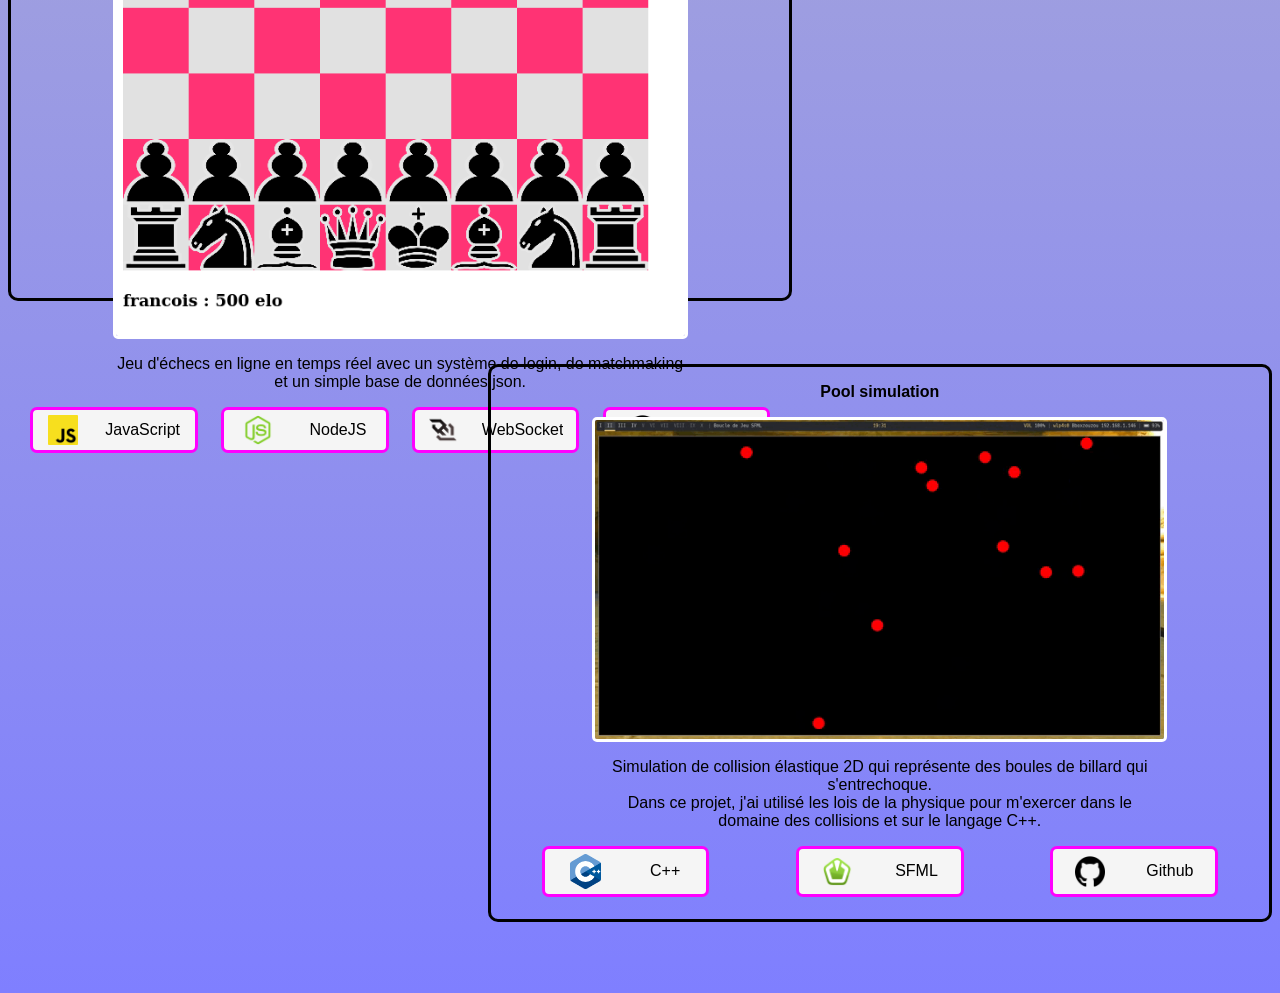
==== commit 52e5edd9: "dernier avant refonte react" ====
--- a/index.html
+++ b/index.html
@@ -73,6 +73,10 @@
                 <img src="images/scrum.png" alt="scrum">
                 <span>Scrum</span>
             </div>
+	    <div class="skill">
+		<img src="images/mysql.png" alt="mysql">
+		<span>MySQL</span>
+	    </div>
         </section>
         <section id="projects">
             <h3>Projets</h3>
@@ -103,6 +107,10 @@
                         <img src="images/gitlab.png" alt="gitlab">
                         <span>Gitlab</span>
                     </div>
+		    <div class="techno">
+                        <img src="images/mysql.png" alt="mysql">
+                        <span>mysql</span>
+                    </div>
                 </div>
             </a>
             <a class="project left" href="retex/IA Jeu de plateau.pdf" target="_blank">
@@ -200,4 +208,4 @@
         </section>
     </main>
 </body>
-</html>+</html>
--- a/style.css
+++ b/style.css
@@ -43,7 +43,7 @@
 #github {
     width: 100px;
     height: 30px;
-    border-radius: 0;
+    border-radius: 5px;
     border: solid black 3px;
     background-color: whitesmoke;
     transition: 0.5s;
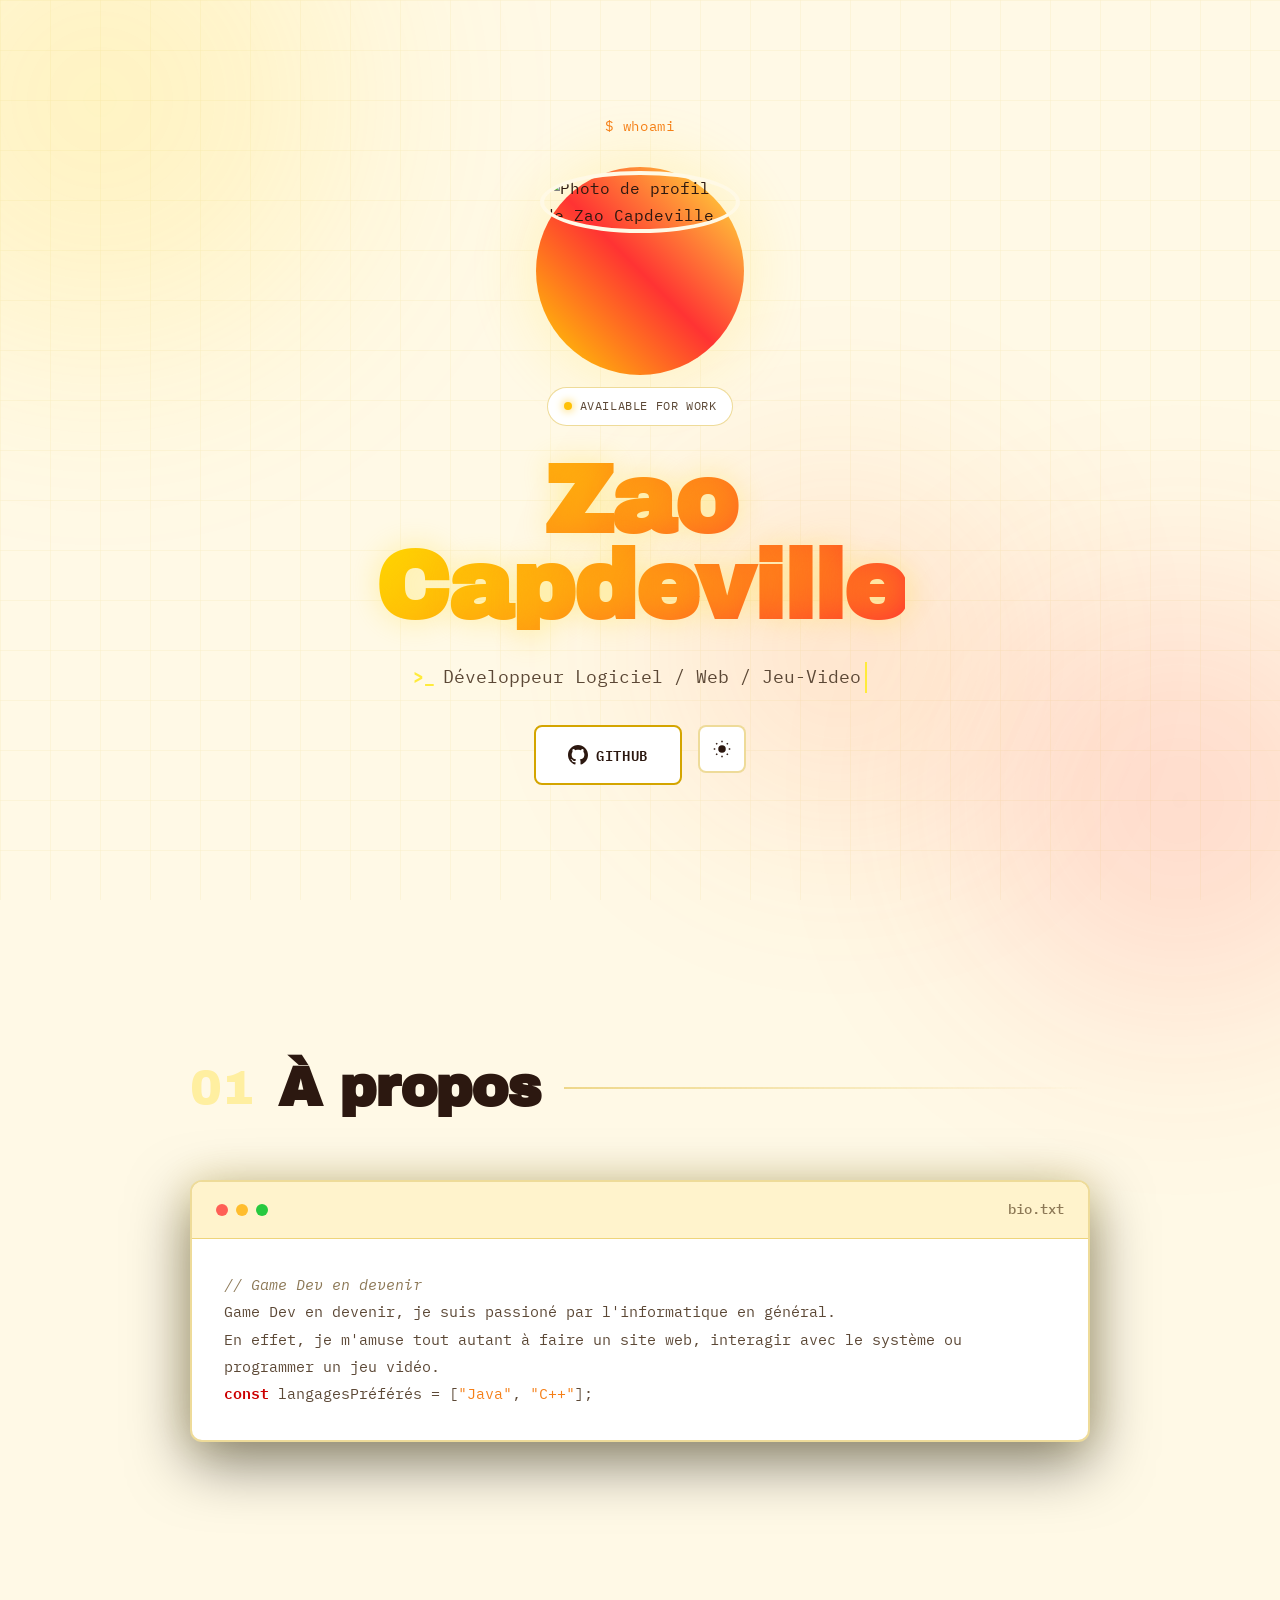
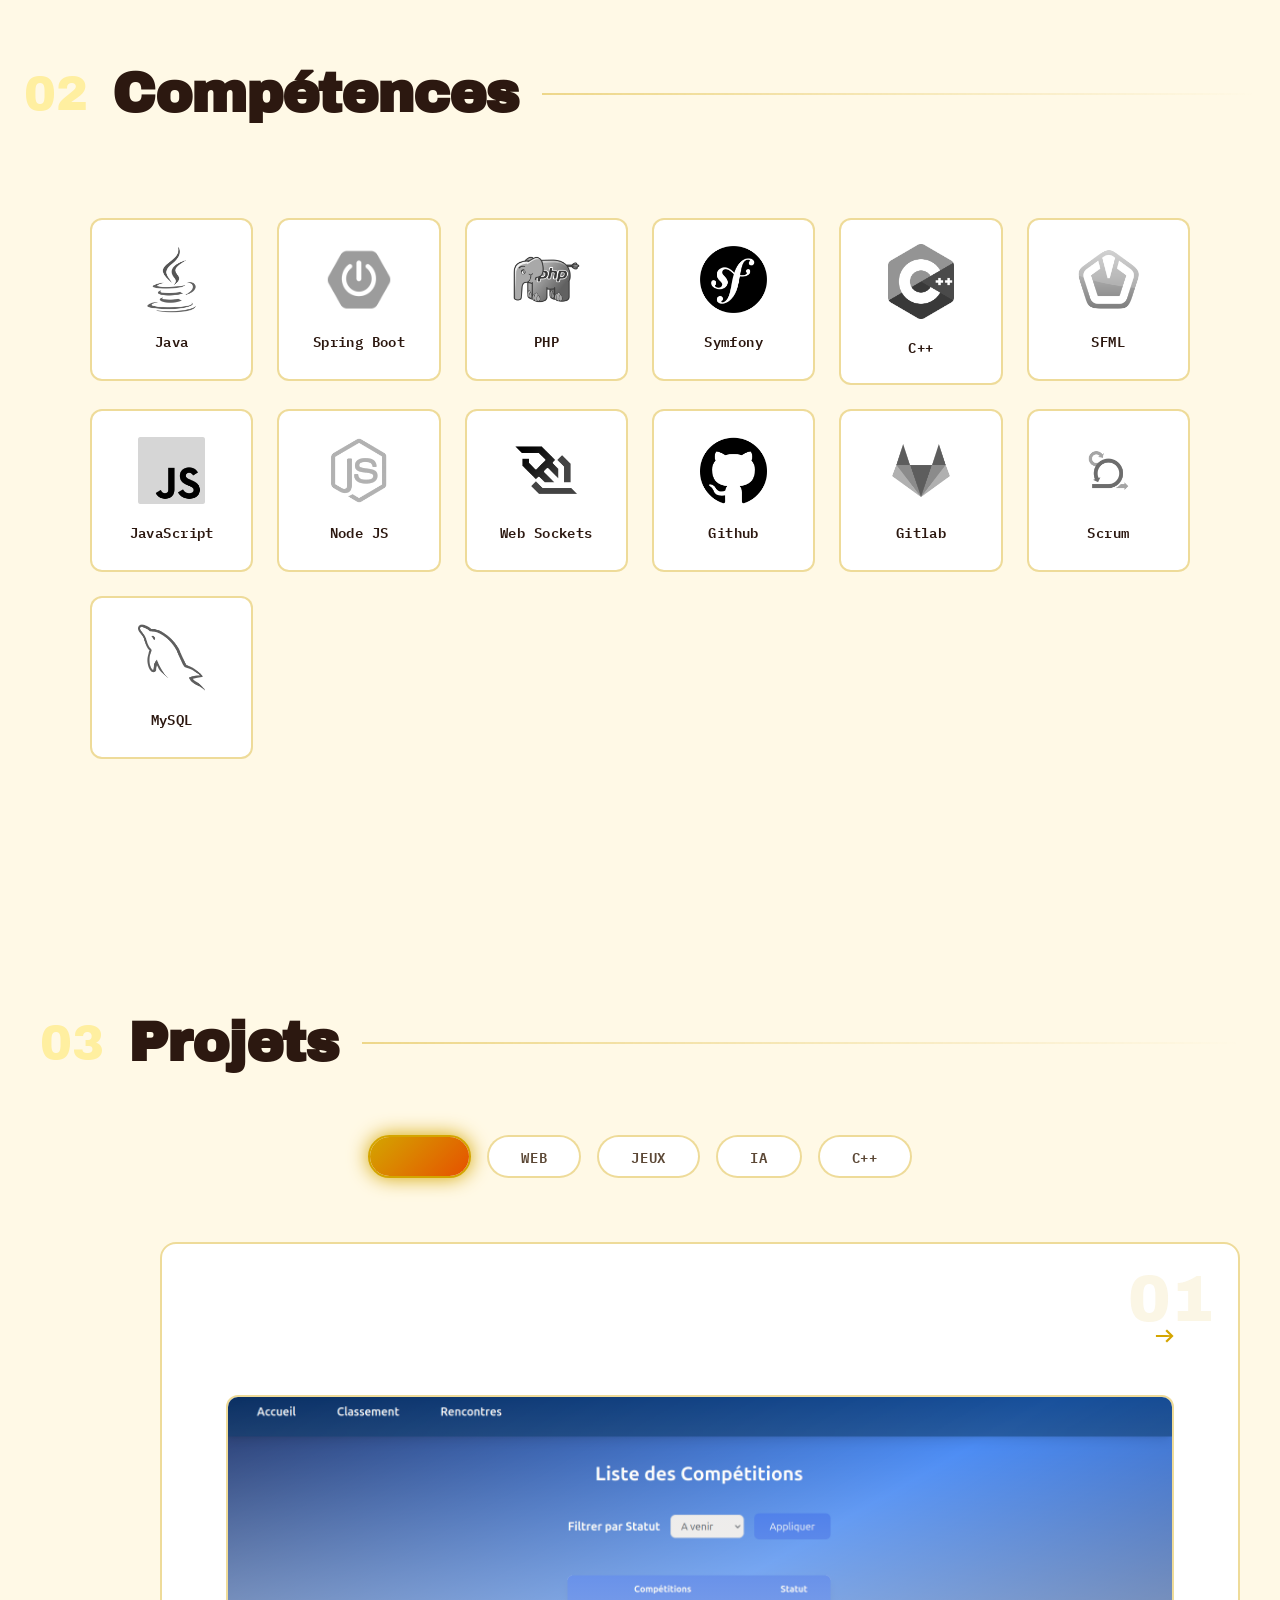
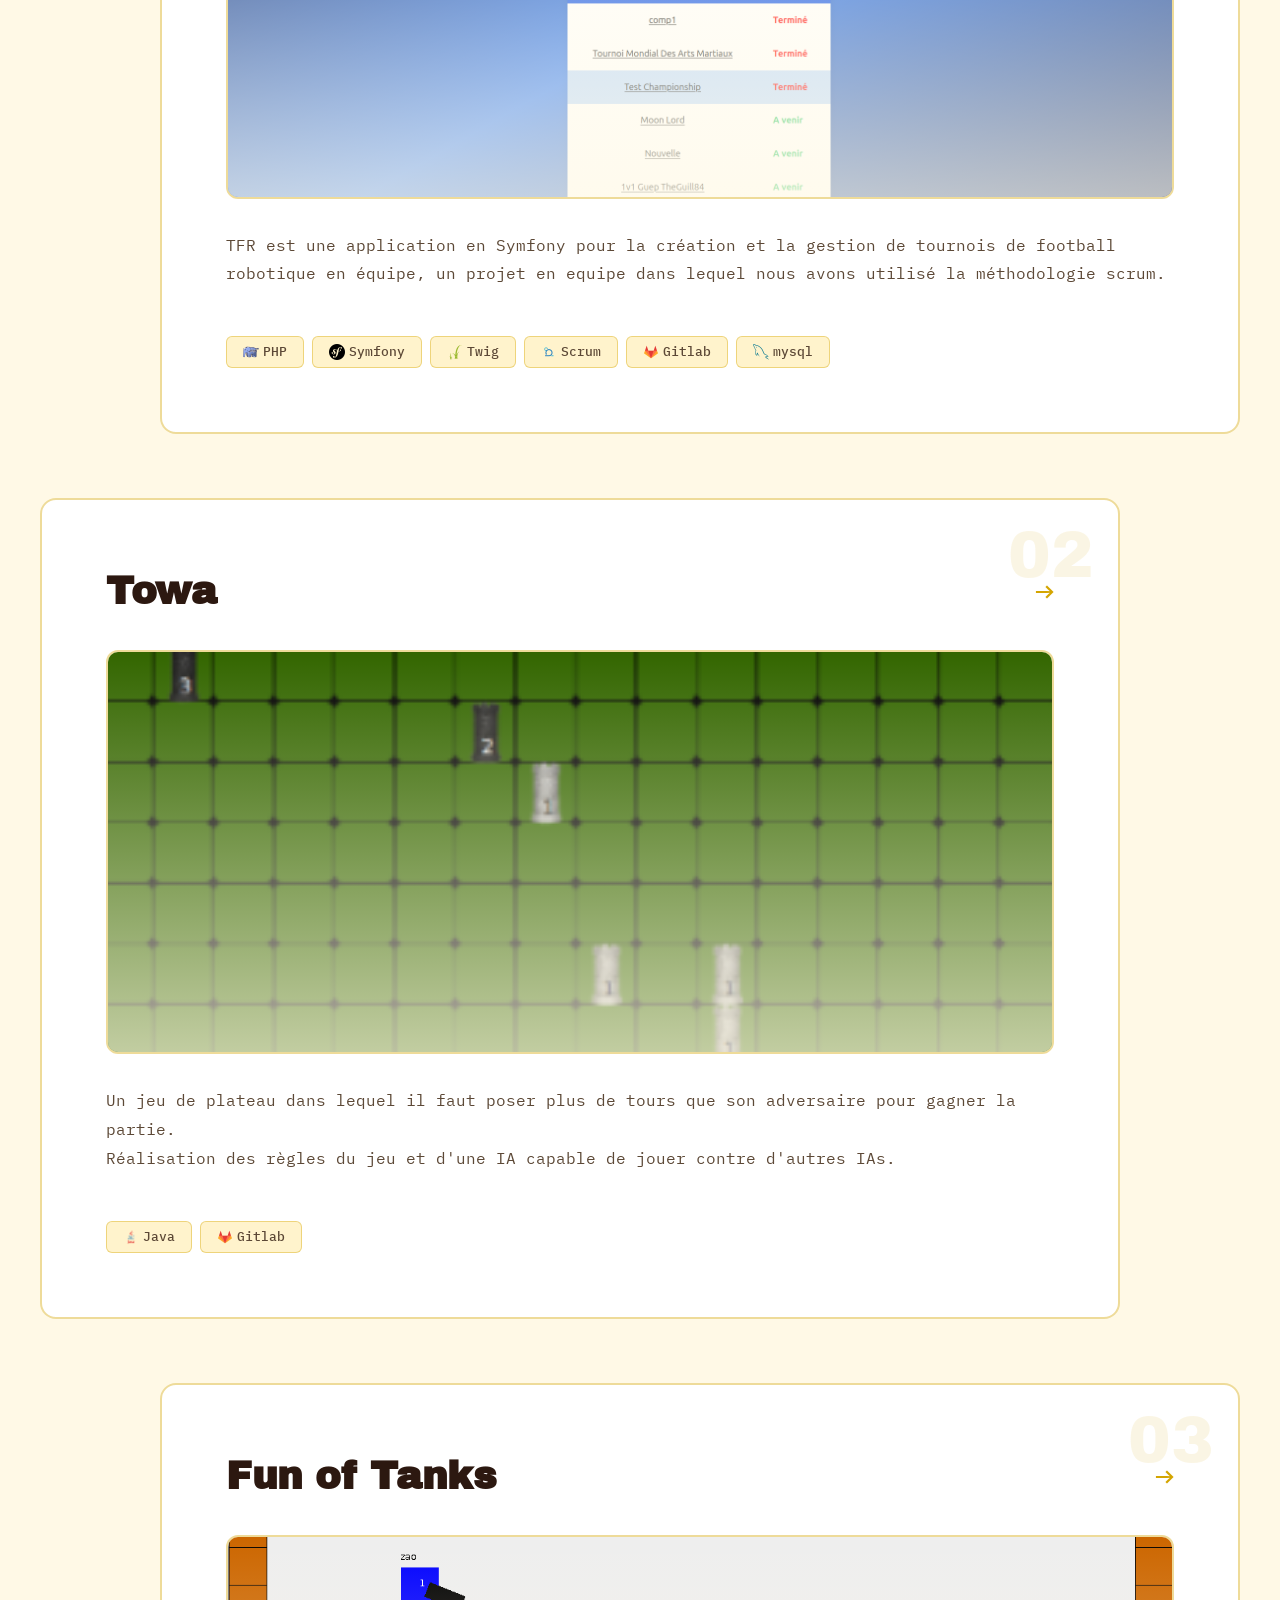
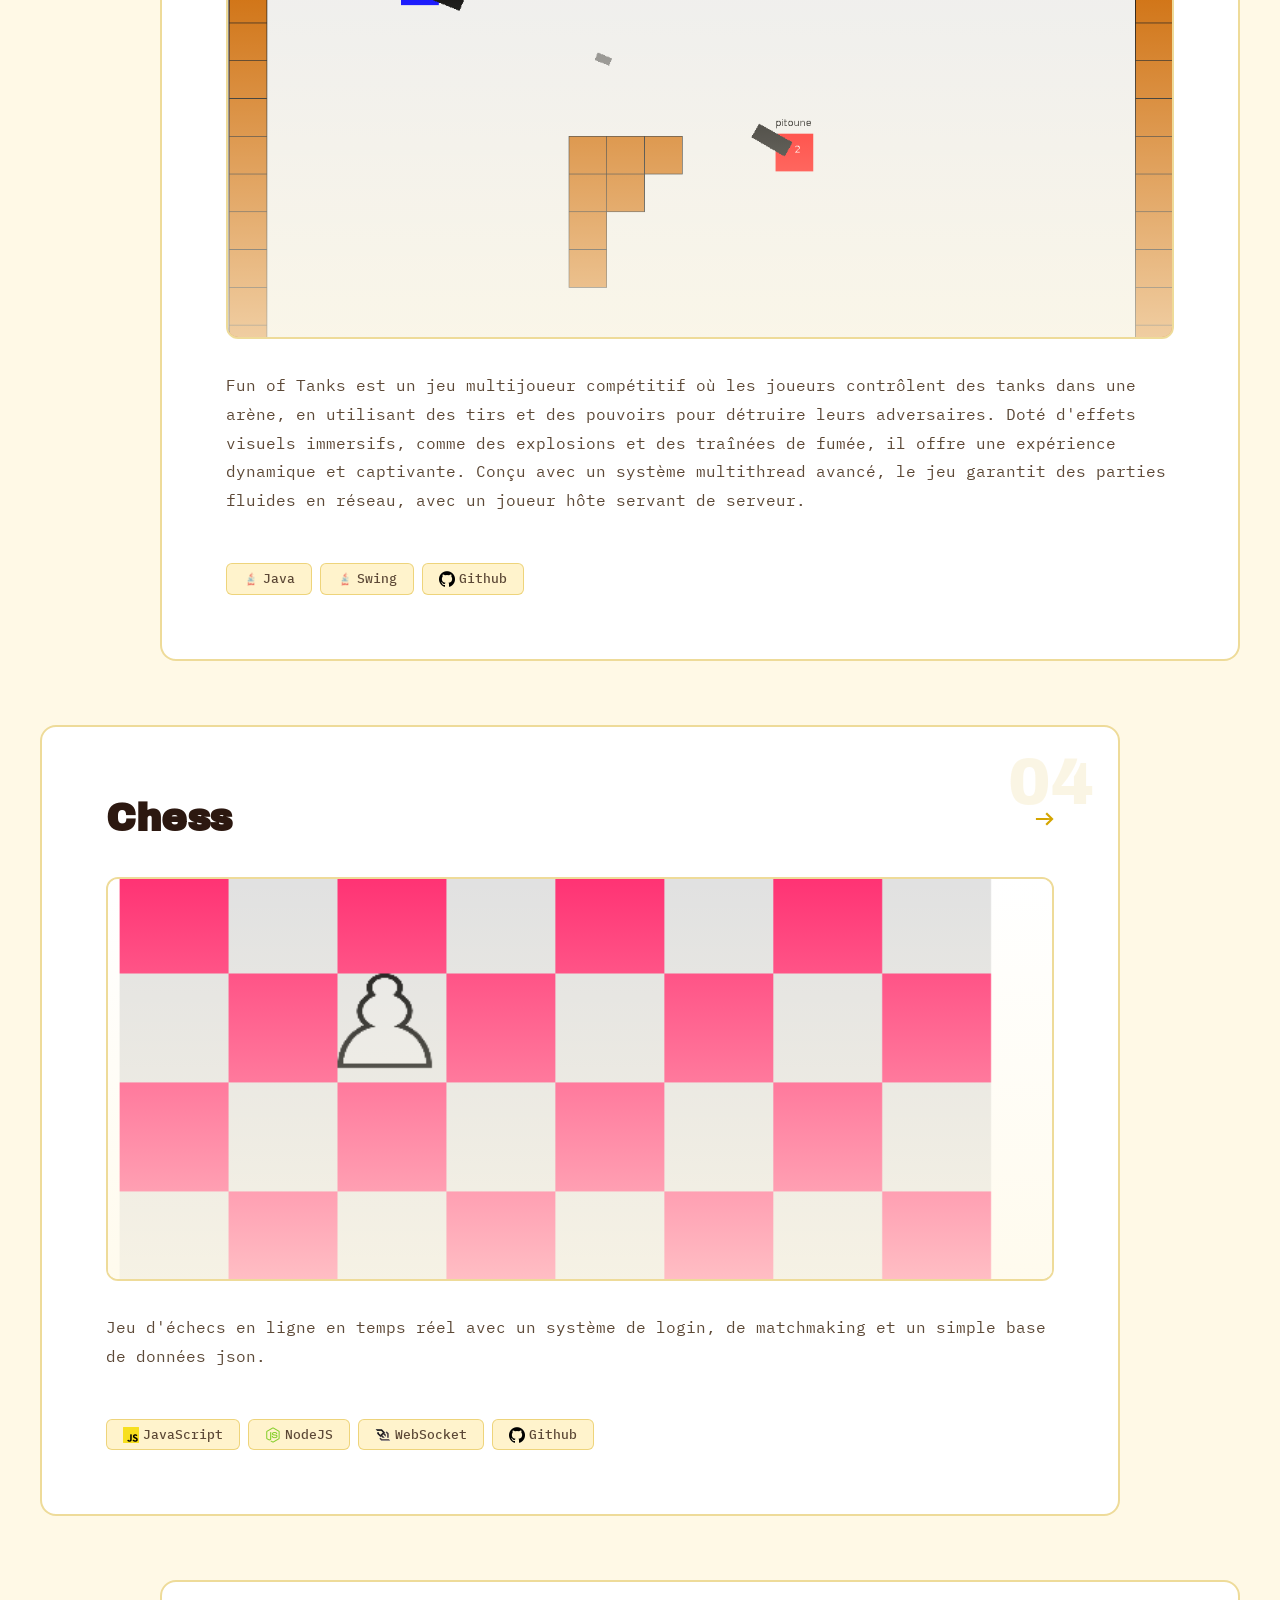
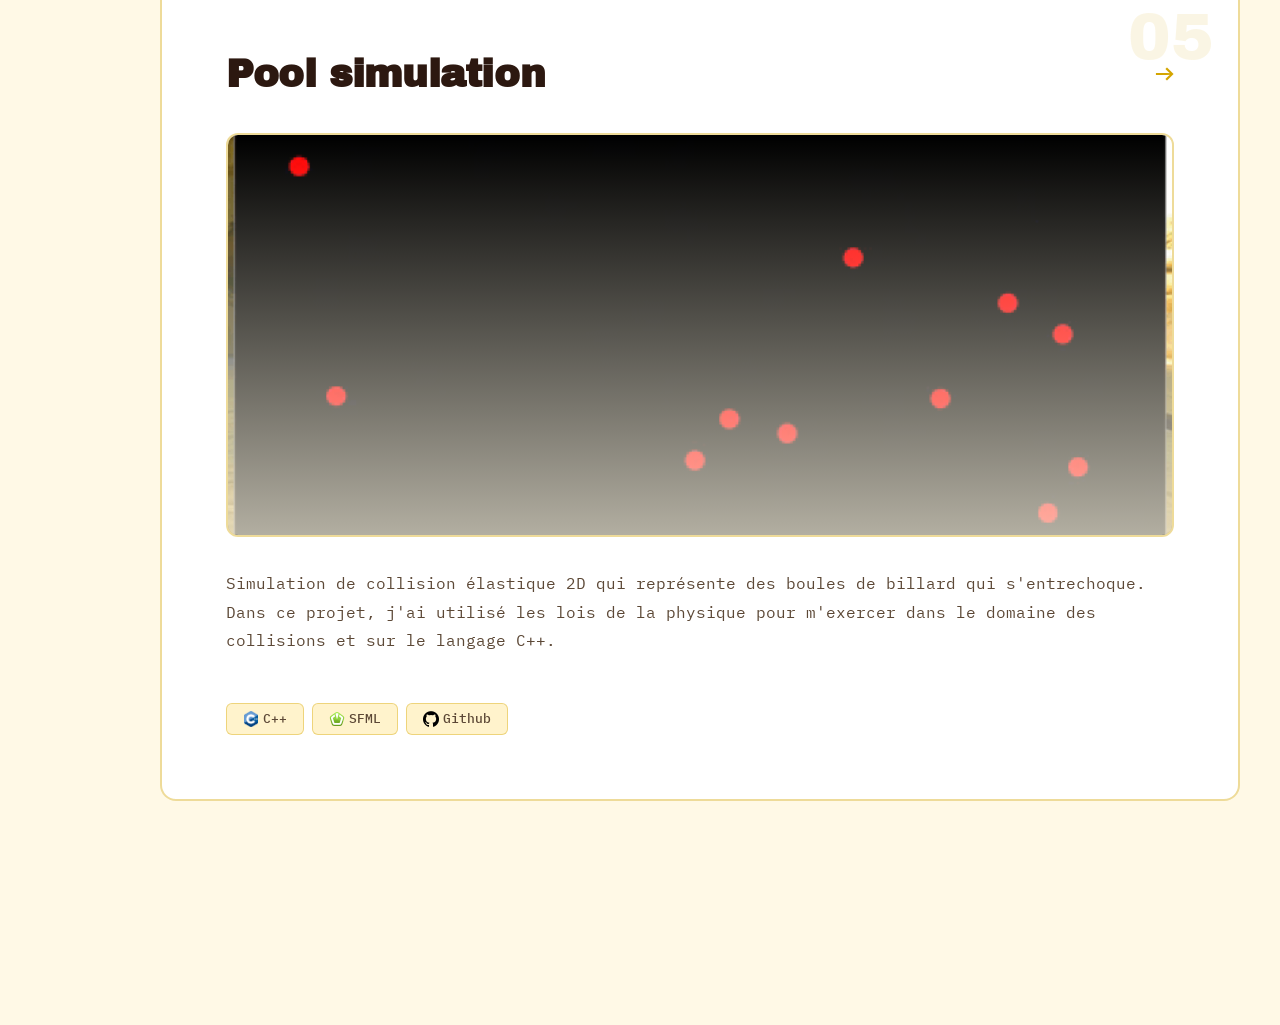
==== commit 1bc8f038: "nouvelle da" ====
--- a/index.html
+++ b/index.html
@@ -3,28 +3,100 @@
 <head>
     <meta charset="UTF-8">
     <meta name="viewport" content="width=device-width, initial-scale=1.0">
+    <link rel="preconnect" href="https://fonts.googleapis.com">
+    <link rel="preconnect" href="https://fonts.gstatic.com" crossorigin>
+    <link href="https://fonts.googleapis.com/css2?family=IBM+Plex+Mono:wght@400;500;600;700&family=Archivo+Black&display=swap" rel="stylesheet">
     <link rel="stylesheet" href="style.css">
-    <title>Zao Capdeville</title>
+    <title>Zao Capdeville - Développeur Logiciel</title>
+    <meta name="description" content="Portfolio de Zao Capdeville, développeur passionné par le développement logiciel, web et jeu vidéo.">
 </head>
 <body>
+    <!-- Background Effects -->
+    <div class="background-grid"></div>
+    <div class="gradient-orb orb-1"></div>
+    <div class="gradient-orb orb-2"></div>
+    <div class="gradient-orb orb-3"></div>
+
     <header>
-        <img id="moi" src="images/moi.png" alt="moi">
-        <span id="nom">Zao Capdeville</span>
-        <span id="titre">Développeur Logiciel / Web / Jeu-Video</span>
-        <a href="https://github.com/zaofromage" id="github">Github</a>
+        <div class="terminal-line">$ whoami</div>
+        <div class="profile-container">
+            <div class="profile-frame">
+                <img id="moi" src="images/moi.png" alt="Photo de profil de Zao Capdeville">
+                <div class="profile-glow"></div>
+            </div>
+            <div class="profile-status">
+                <span class="status-dot"></span>
+                <span class="status-text">Available for work</span>
+            </div>
+        </div>
+        <h1 id="nom">
+            <span class="nom-line">Zao</span>
+            <span class="nom-line">Capdeville</span>
+        </h1>
+        <div class="titre-container">
+            <span class="terminal-prompt">&gt;_</span>
+            <span id="titre" class="typewriter">Développeur Logiciel / Web / Jeu-Video</span>
+        </div>
+        <div class="header-actions">
+            <a href="https://github.com/zaofromage" id="github" target="_blank" rel="noopener">
+                <svg width="20" height="20" viewBox="0 0 24 24" fill="currentColor">
+                    <path d="M12 0c-6.626 0-12 5.373-12 12 0 5.302 3.438 9.8 8.207 11.387.599.111.793-.261.793-.577v-2.234c-3.338.726-4.033-1.416-4.033-1.416-.546-1.387-1.333-1.756-1.333-1.756-1.089-.745.083-.729.083-.729 1.205.084 1.839 1.237 1.839 1.237 1.07 1.834 2.807 1.304 3.492.997.107-.775.418-1.305.762-1.604-2.665-.305-5.467-1.334-5.467-5.931 0-1.311.469-2.381 1.236-3.221-.124-.303-.535-1.524.117-3.176 0 0 1.008-.322 3.301 1.23.957-.266 1.983-.399 3.003-.404 1.02.005 2.047.138 3.006.404 2.291-1.552 3.297-1.23 3.297-1.23.653 1.653.242 2.874.118 3.176.77.84 1.235 1.911 1.235 3.221 0 4.609-2.807 5.624-5.479 5.921.43.372.823 1.102.823 2.222v3.293c0 .319.192.694.801.576 4.765-1.589 8.199-6.086 8.199-11.386 0-6.627-5.373-12-12-12z"/>
+                </svg>
+                <span>GitHub</span>
+            </a>
+            <button id="theme-toggle" aria-label="Basculer le thème sombre/clair">
+                <svg class="sun-icon" width="18" height="18" viewBox="0 0 24 24" fill="none">
+                    <circle cx="12" cy="12" r="5" fill="currentColor"/>
+                    <line x1="12" y1="1" x2="12" y2="3" stroke="currentColor" stroke-width="2"/>
+                    <line x1="12" y1="21" x2="12" y2="23" stroke="currentColor" stroke-width="2"/>
+                    <line x1="4.22" y1="4.22" x2="5.64" y2="5.64" stroke="currentColor" stroke-width="2"/>
+                    <line x1="18.36" y1="18.36" x2="19.78" y2="19.78" stroke="currentColor" stroke-width="2"/>
+                    <line x1="1" y1="12" x2="3" y2="12" stroke="currentColor" stroke-width="2"/>
+                    <line x1="21" y1="12" x2="23" y2="12" stroke="currentColor" stroke-width="2"/>
+                    <line x1="4.22" y1="19.78" x2="5.64" y2="18.36" stroke="currentColor" stroke-width="2"/>
+                    <line x1="18.36" y1="5.64" x2="19.78" y2="4.22" stroke="currentColor" stroke-width="2"/>
+                </svg>
+                <svg class="moon-icon" width="18" height="18" viewBox="0 0 24 24" style="display: none;">
+                    <path d="M21 12.79A9 9 0 1 1 11.21 3 7 7 0 0 0 21 12.79z" fill="currentColor"/>
+                </svg>
+            </button>
+        </div>
     </header>
     <main>
         <section id="about">
-            <h3>À propos</h3>
-            <p>
-                Game Dev en devenir, je suis passioné par l'informatique en général.</br>
-                En effet, je m'amuse tout autant à faire un site web,
-                interagir avec le système ou programmer un jeu vidéo.</br>
-                Mes langages préferés sont Java et C++;
-            </p>
+            <div class="section-header">
+                <span class="section-number">01</span>
+                <h2>À propos</h2>
+                <div class="section-line"></div>
+            </div>
+            <div class="about-content">
+                <div class="terminal-window">
+                    <div class="terminal-header">
+                        <span class="terminal-dot"></span>
+                        <span class="terminal-dot"></span>
+                        <span class="terminal-dot"></span>
+                        <span class="terminal-title">bio.txt</span>
+                    </div>
+                    <div class="terminal-body">
+                        <p class="terminal-text">
+                            <span class="comment">// Game Dev en devenir</span><br>
+                            Game Dev en devenir, je suis passioné par l'informatique en général.<br>
+                            En effet, je m'amuse tout autant à faire un site web,
+                            interagir avec le système ou programmer un jeu vidéo.<br>
+                            <span class="keyword">const</span> langagesPréférés = [<span class="string">"Java"</span>, <span class="string">"C++"</span>];
+                        </p>
+                    </div>
+                </div>
+            </div>
         </section>
-        <h3>Compétences</h3>
-        <section id="skills">
+
+        <section id="skills-section">
+            <div class="section-header">
+                <span class="section-number">02</span>
+                <h2>Compétences</h2>
+                <div class="section-line"></div>
+            </div>
+            <section id="skills">
             <div class="skill">
                 <img src="images/java_withouttext.webp" alt="java">
                 <span>Java</span>
@@ -78,11 +150,31 @@
 		<span>MySQL</span>
 	    </div>
         </section>
+        </section>
+
         <section id="projects">
-            <h3>Projets</h3>
-            <a class="project right" href="" target="_blank">
-                <p class="title">Tournoi Football Robot</p>
-                <img src="images/tfr-comp.png" alt="tournoi-football-robot">
+            <div class="section-header">
+                <span class="section-number">03</span>
+                <h2>Projets</h2>
+                <div class="section-line"></div>
+            </div>
+            <div class="project-filters">
+                <button class="filter-btn active" data-filter="all">Tous</button>
+                <button class="filter-btn" data-filter="web">Web</button>
+                <button class="filter-btn" data-filter="game">Jeux</button>
+                <button class="filter-btn" data-filter="ai">IA</button>
+                <button class="filter-btn" data-filter="cpp">C++</button>
+            </div>
+            <a class="project right" href="" target="_blank" data-categories="web,php" data-project-id="tfr">
+                <div class="project-number">01</div>
+                <div class="project-header">
+                    <h3 class="title">Tournoi Football Robot</h3>
+                    <div class="project-arrow">→</div>
+                </div>
+                <div class="project-image-wrapper">
+                    <img src="images/tfr-comp.png" alt="tournoi-football-robot">
+                    <div class="image-overlay"></div>
+                </div>
                 <p class="desc">
                     TFR est une application en Symfony pour la création et la gestion de tournois de football robotique en équipe, un projet en equipe dans lequel nous avons utilisé la méthodologie scrum.
                 </p>
@@ -113,9 +205,16 @@
                     </div>
                 </div>
             </a>
-            <a class="project left" href="retex/IA Jeu de plateau.pdf" target="_blank">
-                <p class="title">Towa</p>
-                <img src="images/IA_towa.png" alt="Towa">
+            <a class="project left" href="retex/IA Jeu de plateau.pdf" target="_blank" data-categories="game,ai" data-project-id="towa">
+                <div class="project-number">02</div>
+                <div class="project-header">
+                    <h3 class="title">Towa</h3>
+                    <div class="project-arrow">→</div>
+                </div>
+                <div class="project-image-wrapper">
+                    <img src="images/IA_towa.png" alt="Towa">
+                    <div class="image-overlay"></div>
+                </div>
                 <p class="desc">
                     Un jeu de plateau dans lequel il faut poser plus de tours que 
                     son adversaire pour gagner la partie.</br>
@@ -133,9 +232,16 @@
                     </div>
                 </div>
             </a>
-            <a class="project right" href="https://github.com/zaofromage/FunOfTanks" target="_blank">
-                <p class="title">Fun of Tanks</p>
-                <img src="images/funoftanks.png" alt="funoftanks">
+            <a class="project right" href="https://github.com/zaofromage/FunOfTanks" target="_blank" data-categories="game" data-project-id="fot">
+                <div class="project-number">03</div>
+                <div class="project-header">
+                    <h3 class="title">Fun of Tanks</h3>
+                    <div class="project-arrow">→</div>
+                </div>
+                <div class="project-image-wrapper">
+                    <img src="images/funoftanks.png" alt="funoftanks">
+                    <div class="image-overlay"></div>
+                </div>
                 <p class="desc">
                     Fun of Tanks est un jeu multijoueur compétitif où les joueurs contrôlent des tanks dans une arène, en utilisant des tirs et des pouvoirs pour détruire leurs adversaires. Doté d'effets visuels immersifs, comme des explosions et des traînées de fumée, il offre une expérience dynamique et captivante. Conçu avec un système multithread avancé, le jeu garantit des parties fluides en réseau, avec un joueur hôte servant de serveur.
                 </p>
@@ -154,9 +260,16 @@
                     </div>
                 </div>
             </a>
-            <a class="project left" href="https://github.com/zaofromage/chess" target="_blank">
-                <p class="title">Chess</p>
-                <img src="images/chess.png" alt="chess">
+            <a class="project left" href="https://github.com/zaofromage/chess" target="_blank" data-categories="web" data-project-id="chess">
+                <div class="project-number">04</div>
+                <div class="project-header">
+                    <h3 class="title">Chess</h3>
+                    <div class="project-arrow">→</div>
+                </div>
+                <div class="project-image-wrapper">
+                    <img src="images/chess.png" alt="chess">
+                    <div class="image-overlay"></div>
+                </div>
                 <p class="desc">
                     Jeu d'échecs en ligne en temps réel avec un système de login,
                     de matchmaking et un simple base de données json.
@@ -180,9 +293,16 @@
                     </div>
                 </div>
             </a>
-            <a class="project right" href="https://github.com/zaofromage/Pool" target="_blank">
-                <p class="title">Pool simulation</p>
-                <img src="images/pool_video.gif" alt="funoftanks">
+            <a class="project right" href="https://github.com/zaofromage/Pool" target="_blank" data-categories="cpp,game" data-project-id="pool">
+                <div class="project-number">05</div>
+                <div class="project-header">
+                    <h3 class="title">Pool simulation</h3>
+                    <div class="project-arrow">→</div>
+                </div>
+                <div class="project-image-wrapper">
+                    <img src="images/pool_video.gif" alt="funoftanks">
+                    <div class="image-overlay"></div>
+                </div>
                 <p class="desc">
                     Simulation de collision élastique 2D qui représente des boules de
                     billard qui s'entrechoque.</br>
@@ -207,5 +327,25 @@
             </a>
         </section>
     </main>
+
+    <!-- Modal pour les détails des projets -->
+    <div class="modal-overlay" id="project-modal">
+        <div class="modal-content">
+            <button class="modal-close" aria-label="Fermer le modal">&times;</button>
+            <div class="modal-body">
+                <img class="modal-image" src="" alt="">
+                <div class="modal-info">
+                    <h2 class="modal-title"></h2>
+                    <p class="modal-description"></p>
+                    <div class="modal-technos"></div>
+                    <div class="modal-links">
+                        <a class="modal-link" href="" target="_blank" rel="noopener">Voir le projet →</a>
+                    </div>
+                </div>
+            </div>
+        </div>
+    </div>
+
+    <script src="main.js"></script>
 </body>
 </html>
--- a/style.css
+++ b/style.css
@@ -1,225 +1,1157 @@
+/* ================================
+   PORTFOLIO TERMINAL FUTURISTE
+   Design Direction: Cyber-Developer Aesthetic
+   ================================ */
+
+:root {
+  /* Yellow & Red Color Palette - Dark Mode */
+  --cyber-cyan: #ffd700;
+  --cyber-pink: #ff3333;
+  --cyber-yellow: #ffeb3b;
+  --cyber-purple: #ff6b35;
+  --cyber-green: #ffc107;
+
+  --bg-primary: #1a1310;
+  --bg-secondary: #2a1f1a;
+  --bg-tertiary: #3a2820;
+  --surface: #2a1f1a;
+  --surface-elevated: #3a2f2a;
+
+  --text-primary: #f5f5dc;
+  --text-secondary: #d4c5a9;
+  --text-muted: #9a8872;
+
+  --border-color: rgba(255, 215, 0, 0.3);
+  --glow-color: rgba(255, 215, 0, 0.5);
+
+  /* Typography */
+  --font-display: 'Archivo Black', sans-serif;
+  --font-mono: 'IBM Plex Mono', monospace;
+
+  /* Spacing */
+  --space-xs: 0.25rem;
+  --space-sm: 0.5rem;
+  --space-md: 1rem;
+  --space-lg: 1.5rem;
+  --space-xl: 2rem;
+  --space-2xl: 3rem;
+  --space-3xl: 4rem;
+  --space-4xl: 6rem;
+
+  /* Effects */
+  --transition-fast: 150ms cubic-bezier(0.4, 0, 0.2, 1);
+  --transition-base: 300ms cubic-bezier(0.4, 0, 0.2, 1);
+  --transition-slow: 600ms cubic-bezier(0.4, 0, 0.2, 1);
+  --shadow-glow: 0 0 20px var(--glow-color);
+  --shadow-heavy: 0 20px 60px rgba(0, 0, 0, 0.5);
+}
+
+[data-theme="light"] {
+  --cyber-cyan: #d4a500;
+  --cyber-pink: #cc0000;
+  --cyber-yellow: #f9a825;
+  --cyber-purple: #e65100;
+  --cyber-green: #f57f17;
+
+  --bg-primary: #fff9e6;
+  --bg-secondary: #fff3cc;
+  --bg-tertiary: #ffe9b3;
+  --surface: #ffffff;
+  --surface-elevated: #fffbf0;
+
+  --text-primary: #2c1810;
+  --text-secondary: #5c4836;
+  --text-muted: #8c7856;
+
+  --border-color: rgba(212, 165, 0, 0.4);
+  --glow-color: rgba(212, 165, 0, 0.3);
+}
+
+/* ================================
+   Base & Reset
+   ================================ */
+*, *::before, *::after {
+  box-sizing: border-box;
+  margin: 0;
+  padding: 0;
+}
+
+html {
+  scroll-behavior: smooth;
+  font-size: 16px;
+}
+
 body {
-    overflow-x: hidden;
-    font-family: sans-serif;
-    background-image: linear-gradient(
-        to bottom,
-        rgb(255 255 0 / 50%),
-        rgb(0 0 255 / 50%)
-      );
-}
-
+  font-family: var(--font-mono);
+  background: var(--bg-primary);
+  color: var(--text-primary);
+  line-height: 1.7;
+  overflow-x: hidden;
+  position: relative;
+  min-height: 100vh;
+}
+
+/* Smooth theme transitions */
+.theme-transitioning,
+.theme-transitioning *,
+.theme-transitioning *::before,
+.theme-transitioning *::after {
+  transition: background-color var(--transition-base),
+              border-color var(--transition-base),
+              color var(--transition-base),
+              box-shadow var(--transition-base) !important;
+}
+
+/* ================================
+   Background Effects
+   ================================ */
+.background-grid {
+  position: fixed;
+  inset: 0;
+  background-image:
+    linear-gradient(var(--border-color) 1px, transparent 1px),
+    linear-gradient(90deg, var(--border-color) 1px, transparent 1px);
+  background-size: 50px 50px;
+  opacity: 0.15;
+  z-index: 0;
+  pointer-events: none;
+}
+
+.gradient-orb {
+  position: fixed;
+  border-radius: 50%;
+  filter: blur(100px);
+  opacity: 0.2;
+  pointer-events: none;
+  z-index: 0;
+  animation: float 20s ease-in-out infinite;
+}
+
+.orb-1 {
+  width: 600px;
+  height: 600px;
+  background: radial-gradient(circle, #ffd700, transparent);
+  top: -200px;
+  left: -200px;
+}
+
+.orb-2 {
+  width: 500px;
+  height: 500px;
+  background: radial-gradient(circle, #ff3333, transparent);
+  bottom: -150px;
+  right: -150px;
+  animation-delay: -10s;
+}
+
+.orb-3 {
+  width: 400px;
+  height: 400px;
+  background: radial-gradient(circle, #ff6b35, transparent);
+  top: 50%;
+  left: 50%;
+  animation-delay: -5s;
+}
+
+@keyframes float {
+  0%, 100% { transform: translate(0, 0) rotate(0deg); }
+  33% { transform: translate(50px, -50px) rotate(120deg); }
+  66% { transform: translate(-50px, 50px) rotate(240deg); }
+}
+
+/* ================================
+   Header
+   ================================ */
 header {
-    display: flex;
-    flex-direction: column;
-    justify-content: center;
-    align-items: center;
-    margin-top: 50px;
-}
-
-header > * {
-    margin-bottom: 10px;
-}
-
+  position: relative;
+  min-height: 100vh;
+  display: flex;
+  flex-direction: column;
+  justify-content: center;
+  align-items: center;
+  padding: var(--space-3xl) var(--space-lg);
+  z-index: 1;
+  gap: var(--space-xl);
+}
+
+.terminal-line {
+  font-family: var(--font-mono);
+  font-size: 0.875rem;
+  color: var(--cyber-green);
+  opacity: 0;
+  animation: fadeInUp 0.8s ease forwards;
+  letter-spacing: 0.05em;
+}
+
+/* Profile */
+.profile-container {
+  display: flex;
+  flex-direction: column;
+  align-items: center;
+  gap: var(--space-md);
+  opacity: 0;
+  animation: fadeInUp 0.8s ease 0.2s forwards;
+}
+
+.profile-frame {
+  position: relative;
+  width: 200px;
+  height: 200px;
+}
+
+.profile-frame::before {
+  content: '';
+  position: absolute;
+  inset: -4px;
+  background: linear-gradient(45deg, #ffd700, #ff3333, #ffeb3b);
+  border-radius: 50%;
+  animation: rotate 4s linear infinite;
+  z-index: -1;
+}
+
+@keyframes rotate {
+  to { transform: rotate(360deg); }
+}
+
+#moi {
+  width: 100%;
+  height: 100%;
+  border-radius: 50%;
+  object-fit: cover;
+  border: 4px solid var(--bg-primary);
+  position: relative;
+  z-index: 1;
+  transition: all var(--transition-base);
+}
+
+#moi:hover {
+  transform: scale(1.05);
+}
+
+.profile-glow {
+  position: absolute;
+  inset: -20px;
+  background: radial-gradient(circle, #ffd700, transparent);
+  opacity: 0.3;
+  border-radius: 50%;
+  z-index: -2;
+  filter: blur(30px);
+  animation: pulse 3s ease-in-out infinite;
+}
+
+@keyframes pulse {
+  0%, 100% { opacity: 0.3; transform: scale(1); }
+  50% { opacity: 0.6; transform: scale(1.1); }
+}
+
+.profile-status {
+  display: flex;
+  align-items: center;
+  gap: var(--space-sm);
+  padding: var(--space-sm) var(--space-md);
+  background: var(--surface);
+  border: 1px solid var(--border-color);
+  border-radius: 20px;
+  font-size: 0.75rem;
+  letter-spacing: 0.05em;
+}
+
+.status-dot {
+  width: 8px;
+  height: 8px;
+  background: #ffc107;
+  border-radius: 50%;
+  box-shadow: 0 0 10px #ffc107;
+  animation: blink 2s ease-in-out infinite;
+}
+
+@keyframes blink {
+  0%, 100% { opacity: 1; }
+  50% { opacity: 0.3; }
+}
+
+.status-text {
+  color: var(--text-secondary);
+  text-transform: uppercase;
+}
+
+/* Name */
 #nom {
-    font-weight: bold;
-}
-
-#nom, #titre {
-    font-size: 40px;
-}
-
-#moi {
-    width: 20vw;
-    height: auto;
-    border-radius: 50%;
-    border: solid black 3px;
-    transition : 0.5s;
-}
-
-#moi:hover {
-    border-radius: 10px;
+  font-family: var(--font-display);
+  font-size: clamp(3rem, 10vw, 6rem);
+  line-height: 0.9;
+  text-align: center;
+  display: flex;
+  flex-direction: column;
+  opacity: 0;
+  animation: fadeInUp 0.8s ease 0.4s forwards;
+  letter-spacing: -0.02em;
+}
+
+.nom-line {
+  background: linear-gradient(135deg, #ffd700, #ff3333);
+  -webkit-background-clip: text;
+  -webkit-text-fill-color: transparent;
+  background-clip: text;
+  text-shadow: 0 0 30px rgba(255, 215, 0, 0.3);
+  position: relative;
+}
+
+/* Title */
+.titre-container {
+  display: flex;
+  align-items: center;
+  gap: var(--space-sm);
+  font-size: clamp(0.875rem, 2vw, 1.125rem);
+  color: var(--text-secondary);
+  opacity: 0;
+  animation: fadeInUp 0.8s ease 0.6s forwards;
+}
+
+.terminal-prompt {
+  color: #ffeb3b;
+  font-weight: 700;
+  animation: cursorBlink 1s step-end infinite;
+}
+
+@keyframes cursorBlink {
+  50% { opacity: 0; }
+}
+
+.typewriter {
+  border-right: 2px solid #ffeb3b;
+  padding-right: 4px;
+  white-space: nowrap;
+  overflow: hidden;
+  animation: typing 3s steps(40) 1s forwards, blink-cursor 0.75s step-end infinite;
+}
+
+@keyframes typing {
+  from { width: 0; }
+  to { width: 100%; }
+}
+
+@keyframes blink-cursor {
+  50% { border-color: transparent; }
+}
+
+/* Header Actions */
+.header-actions {
+  display: flex;
+  gap: var(--space-md);
+  opacity: 0;
+  animation: fadeInUp 0.8s ease 0.8s forwards;
 }
 
 #github {
-    width: 100px;
-    height: 30px;
-    border-radius: 5px;
-    border: solid black 3px;
-    background-color: whitesmoke;
-    transition: 0.5s;
-    text-decoration: none;
+  display: flex;
+  align-items: center;
+  gap: var(--space-sm);
+  padding: var(--space-md) var(--space-xl);
+  background: var(--surface);
+  border: 2px solid var(--cyber-cyan);
+  border-radius: 8px;
+  color: var(--text-primary);
+  text-decoration: none;
+  font-weight: 600;
+  font-size: 0.875rem;
+  letter-spacing: 0.05em;
+  text-transform: uppercase;
+  transition: all var(--transition-base);
+  position: relative;
+  overflow: hidden;
+}
+
+#github::before {
+  content: '';
+  position: absolute;
+  inset: 0;
+  background: linear-gradient(135deg, #ffd700, #ff6b35);
+  opacity: 0;
+  transition: opacity var(--transition-base);
+  z-index: -1;
+}
+
+#github:hover {
+  transform: translateY(-2px);
+  box-shadow: 0 0 20px #ffd700;
+  color: var(--bg-primary);
+}
+
+#github:hover::before {
+  opacity: 1;
+}
+
+#theme-toggle {
+  width: 48px;
+  height: 48px;
+  display: flex;
+  align-items: center;
+  justify-content: center;
+  background: var(--surface);
+  border: 2px solid var(--border-color);
+  border-radius: 8px;
+  cursor: pointer;
+  transition: all var(--transition-base);
+  color: var(--text-primary);
+}
+
+#theme-toggle:hover {
+  border-color: #ffeb3b;
+  box-shadow: 0 0 20px #ffeb3b;
+  transform: rotate(15deg) scale(1.05);
+}
+
+@keyframes fadeInUp {
+  from {
+    opacity: 0;
+    transform: translateY(30px);
+  }
+  to {
+    opacity: 1;
+    transform: translateY(0);
+  }
+}
+
+/* ================================
+   Main Content
+   ================================ */
+main {
+  position: relative;
+  z-index: 1;
+  max-width: 1400px;
+  margin: 0 auto;
+  padding: var(--space-4xl) var(--space-lg);
+}
+
+section {
+  margin-bottom: var(--space-4xl);
+  padding: var(--space-3xl) 0;
+}
+
+/* Section Headers */
+.section-header {
+  display: flex;
+  align-items: center;
+  gap: var(--space-lg);
+  margin-bottom: var(--space-3xl);
+  position: relative;
+}
+
+.section-number {
+  font-family: var(--font-display);
+  font-size: 3rem;
+  color: #ffd700;
+  opacity: 0.3;
+  line-height: 1;
+}
+
+.section-header h2 {
+  font-family: var(--font-display);
+  font-size: clamp(2rem, 5vw, 3.5rem);
+  color: var(--text-primary);
+  letter-spacing: -0.02em;
+  line-height: 1;
+  margin: 0;
+}
+
+.section-line {
+  flex: 1;
+  height: 2px;
+  background: linear-gradient(90deg, var(--border-color), transparent);
+}
+
+/* ================================
+   About Section
+   ================================ */
+#about {
+  max-width: 900px;
+  margin-left: auto;
+  margin-right: auto;
+}
+
+.about-content {
+  display: flex;
+  justify-content: center;
+}
+
+.terminal-window {
+  width: 100%;
+  background: var(--surface);
+  border: 2px solid var(--border-color);
+  border-radius: 12px;
+  overflow: hidden;
+  box-shadow: var(--shadow-heavy), 0 0 40px rgba(255, 215, 0, 0.2);
+  transition: all var(--transition-base);
+}
+
+.terminal-window:hover {
+  transform: translateY(-4px);
+  box-shadow: var(--shadow-heavy), 0 0 60px rgba(255, 215, 0, 0.3);
+}
+
+.terminal-header {
+  display: flex;
+  align-items: center;
+  gap: var(--space-sm);
+  padding: var(--space-md) var(--space-lg);
+  background: var(--bg-secondary);
+  border-bottom: 1px solid var(--border-color);
+}
+
+.terminal-dot {
+  width: 12px;
+  height: 12px;
+  border-radius: 50%;
+  background: var(--text-muted);
+}
+
+.terminal-dot:nth-child(1) { background: #ff5f56; }
+.terminal-dot:nth-child(2) { background: #ffbd2e; }
+.terminal-dot:nth-child(3) { background: #27c93f; }
+
+.terminal-title {
+  margin-left: auto;
+  font-size: 0.875rem;
+  color: var(--text-muted);
+  font-weight: 500;
+}
+
+.terminal-body {
+  padding: var(--space-xl);
+}
+
+.terminal-text {
+  font-size: 0.95rem;
+  line-height: 1.8;
+  color: var(--text-secondary);
+  font-family: var(--font-mono);
+}
+
+.comment {
+  color: var(--text-muted);
+  font-style: italic;
+}
+
+.keyword {
+  color: var(--cyber-pink);
+  font-weight: 600;
+}
+
+.string {
+  color: var(--cyber-green);
+}
+
+/* ================================
+   Skills Section
+   ================================ */
+#skills {
+  display: grid;
+  grid-template-columns: repeat(auto-fit, minmax(140px, 1fr));
+  gap: var(--space-lg);
+  max-width: 1100px;
+  margin: 0 auto;
+  padding: var(--space-xl) 0;
+}
+
+.skill {
+  position: relative;
+  aspect-ratio: 1;
+  display: flex;
+  flex-direction: column;
+  align-items: center;
+  justify-content: center;
+  gap: var(--space-md);
+  background: var(--surface);
+  border: 2px solid var(--border-color);
+  border-radius: 12px;
+  padding: var(--space-lg);
+  transition: all var(--transition-base);
+  cursor: pointer;
+}
+
+.skill::before {
+  content: '';
+  position: absolute;
+  inset: -2px;
+  background: linear-gradient(135deg, var(--cyber-cyan), var(--cyber-pink), var(--cyber-yellow));
+  border-radius: 12px;
+  opacity: 0;
+  transition: opacity var(--transition-base);
+  z-index: -1;
+  filter: blur(10px);
+}
+
+.skill:hover {
+  transform: translateY(-8px) scale(1.05);
+  border-color: transparent;
+  box-shadow: 0 20px 40px rgba(0, 0, 0, 0.3);
+}
+
+.skill:hover::before {
+  opacity: 0.6;
+}
+
+.skill img {
+  width: 60%;
+  max-width: 70px;
+  height: auto;
+  object-fit: contain;
+  filter: grayscale(100%);
+  transition: filter var(--transition-base);
+}
+
+.skill:hover img {
+  filter: grayscale(0%);
+}
+
+.skill span {
+  font-size: 0.875rem;
+  font-weight: 600;
+  color: var(--text-primary);
+  text-align: center;
+  letter-spacing: 0.03em;
+}
+
+/* ================================
+   Projects Section
+   ================================ */
+#projects {
+  max-width: 1200px;
+  margin: 0 auto;
+}
+
+.project-filters {
+  display: flex;
+  flex-wrap: wrap;
+  gap: var(--space-md);
+  justify-content: center;
+  margin-bottom: var(--space-3xl);
+}
+
+.filter-btn {
+  padding: var(--space-sm) var(--space-xl);
+  background: var(--surface);
+  border: 2px solid var(--border-color);
+  border-radius: 24px;
+  color: var(--text-secondary);
+  font-family: var(--font-mono);
+  font-size: 0.875rem;
+  font-weight: 600;
+  letter-spacing: 0.05em;
+  text-transform: uppercase;
+  cursor: pointer;
+  transition: all var(--transition-base);
+  position: relative;
+  overflow: hidden;
+}
+
+.filter-btn::before {
+  content: '';
+  position: absolute;
+  inset: 0;
+  background: linear-gradient(135deg, var(--cyber-cyan), var(--cyber-purple));
+  opacity: 0;
+  transition: opacity var(--transition-base);
+}
+
+.filter-btn:hover {
+  transform: translateY(-2px);
+  box-shadow: 0 4px 12px rgba(0, 255, 249, 0.3);
+}
+
+.filter-btn.active {
+  border-color: var(--cyber-cyan);
+  color: var(--bg-primary);
+  box-shadow: 0 0 20px var(--cyber-cyan);
+}
+
+.filter-btn.active::before {
+  opacity: 1;
+}
+
+.filter-btn span {
+  position: relative;
+  z-index: 1;
+}
+
+/* Project Cards */
+.project {
+  position: relative;
+  display: grid;
+  gap: var(--space-xl);
+  padding: var(--space-3xl);
+  background: var(--surface);
+  border: 2px solid var(--border-color);
+  border-radius: 16px;
+  margin-bottom: var(--space-3xl);
+  text-decoration: none;
+  color: var(--text-primary);
+  transition: all var(--transition-slow);
+  overflow: hidden;
+  cursor: pointer;
+}
+
+.project::before {
+  content: '';
+  position: absolute;
+  top: 0;
+  left: -100%;
+  width: 100%;
+  height: 100%;
+  background: linear-gradient(90deg, transparent, rgba(0, 255, 249, 0.1), transparent);
+  transition: left 0.6s ease;
+}
+
+.project:hover::before {
+  left: 100%;
+}
+
+.project-number {
+  position: absolute;
+  top: var(--space-lg);
+  right: var(--space-lg);
+  font-family: var(--font-display);
+  font-size: 4rem;
+  color: var(--cyber-cyan);
+  opacity: 0.1;
+  line-height: 1;
+  pointer-events: none;
+}
+
+.project-header {
+  display: flex;
+  align-items: center;
+  justify-content: space-between;
+  gap: var(--space-md);
+}
+
+.project .title {
+  font-family: var(--font-display);
+  font-size: clamp(1.5rem, 3vw, 2.5rem);
+  color: var(--text-primary);
+  margin: 0;
+  letter-spacing: -0.01em;
+  line-height: 1.2;
+}
+
+.project-arrow {
+  font-size: 2rem;
+  color: var(--cyber-cyan);
+  transition: transform var(--transition-base);
+}
+
+.project:hover .project-arrow {
+  transform: translateX(10px);
+}
+
+.project-image-wrapper {
+  position: relative;
+  border-radius: 12px;
+  overflow: hidden;
+  border: 2px solid var(--border-color);
+}
+
+.project-image-wrapper::after {
+  content: '';
+  position: absolute;
+  inset: 0;
+  background: linear-gradient(135deg, var(--cyber-cyan), var(--cyber-pink));
+  opacity: 0;
+  mix-blend-mode: overlay;
+  transition: opacity var(--transition-base);
+}
+
+.project:hover .project-image-wrapper::after {
+  opacity: 0.3;
+}
+
+.project img {
+  width: 100%;
+  height: auto;
+  max-height: 400px;
+  object-fit: cover;
+  display: block;
+  transition: transform var(--transition-slow);
+}
+
+.project:hover img {
+  transform: scale(1.05);
+}
+
+.image-overlay {
+  position: absolute;
+  inset: 0;
+  background: linear-gradient(to top, var(--bg-primary), transparent);
+  opacity: 0.7;
+}
+
+.project .desc {
+  font-size: 1rem;
+  line-height: 1.8;
+  color: var(--text-secondary);
+}
+
+/* Technology Tags */
+.technos {
+  display: flex;
+  flex-wrap: wrap;
+  gap: var(--space-sm);
+  margin-top: var(--space-md);
+}
+
+.techno {
+  display: flex;
+  align-items: center;
+  gap: var(--space-xs);
+  padding: var(--space-xs) var(--space-md);
+  background: var(--bg-secondary);
+  border: 1px solid var(--border-color);
+  border-radius: 6px;
+  font-size: 0.8rem;
+  font-weight: 500;
+  color: var(--text-secondary);
+  transition: all var(--transition-fast);
+}
+
+.techno:hover {
+  border-color: var(--cyber-cyan);
+  background: var(--surface-elevated);
+  transform: translateY(-2px);
+}
+
+.techno img {
+  width: 16px;
+  height: 16px;
+  object-fit: contain;
+}
+
+/* Project Alternating Layout */
+.project.left {
+  margin-right: 10%;
+}
+
+.project.right {
+  margin-left: 10%;
+}
+
+.project.left:hover {
+  transform: translateX(-20px) scale(1.02);
+}
+
+.project.right:hover {
+  transform: translateX(20px) scale(1.02);
+}
+
+/* ================================
+   Modal
+   ================================ */
+.modal-overlay {
+  position: fixed;
+  inset: 0;
+  background: rgba(10, 14, 39, 0.95);
+  backdrop-filter: blur(10px);
+  display: none;
+  align-items: center;
+  justify-content: center;
+  z-index: 1000;
+  padding: var(--space-lg);
+  animation: fadeIn 0.3s ease;
+}
+
+.modal-overlay.active {
+  display: flex;
+}
+
+@keyframes fadeIn {
+  from { opacity: 0; }
+  to { opacity: 1; }
+}
+
+.modal-content {
+  background: var(--surface);
+  border: 2px solid var(--cyber-cyan);
+  border-radius: 16px;
+  max-width: 1000px;
+  width: 100%;
+  max-height: 90vh;
+  overflow-y: auto;
+  position: relative;
+  box-shadow: var(--shadow-heavy), 0 0 60px var(--cyber-cyan);
+  animation: slideUp 0.4s ease;
+}
+
+@keyframes slideUp {
+  from {
+    opacity: 0;
+    transform: translateY(50px) scale(0.95);
+  }
+  to {
+    opacity: 1;
+    transform: translateY(0) scale(1);
+  }
+}
+
+.modal-close {
+  position: absolute;
+  top: var(--space-lg);
+  right: var(--space-lg);
+  width: 48px;
+  height: 48px;
+  display: flex;
+  align-items: center;
+  justify-content: center;
+  background: var(--bg-secondary);
+  border: 2px solid var(--border-color);
+  border-radius: 50%;
+  font-size: 1.5rem;
+  color: var(--text-primary);
+  cursor: pointer;
+  transition: all var(--transition-base);
+  z-index: 10;
+}
+
+.modal-close:hover {
+  border-color: var(--cyber-pink);
+  background: var(--cyber-pink);
+  color: var(--bg-primary);
+  transform: rotate(90deg);
+  box-shadow: 0 0 20px var(--cyber-pink);
+}
+
+.modal-body {
+  padding: var(--space-3xl);
+  display: grid;
+  gap: var(--space-2xl);
+}
+
+@media (min-width: 768px) {
+  .modal-body {
+    grid-template-columns: 1fr 1fr;
+  }
+}
+
+.modal-image {
+  width: 100%;
+  height: auto;
+  border-radius: 12px;
+  border: 2px solid var(--border-color);
+}
+
+.modal-info {
+  display: flex;
+  flex-direction: column;
+  gap: var(--space-lg);
+}
+
+.modal-title {
+  font-family: var(--font-display);
+  font-size: 2rem;
+  color: var(--text-primary);
+  margin: 0;
+}
+
+.modal-description {
+  font-size: 1rem;
+  line-height: 1.8;
+  color: var(--text-secondary);
+}
+
+.modal-technos {
+  display: flex;
+  flex-wrap: wrap;
+  gap: var(--space-sm);
+}
+
+.modal-link {
+  display: inline-flex;
+  align-items: center;
+  gap: var(--space-sm);
+  padding: var(--space-md) var(--space-xl);
+  background: transparent;
+  border: 2px solid var(--cyber-cyan);
+  border-radius: 8px;
+  color: var(--cyber-cyan);
+  text-decoration: none;
+  font-weight: 600;
+  font-size: 0.875rem;
+  letter-spacing: 0.05em;
+  text-transform: uppercase;
+  transition: all var(--transition-base);
+  position: relative;
+  overflow: hidden;
+}
+
+.modal-link::before {
+  content: '';
+  position: absolute;
+  inset: 0;
+  background: var(--cyber-cyan);
+  transform: scaleX(0);
+  transform-origin: left;
+  transition: transform var(--transition-base);
+  z-index: -1;
+}
+
+.modal-link:hover {
+  color: var(--bg-primary);
+  box-shadow: 0 0 20px var(--cyber-cyan);
+}
+
+.modal-link:hover::before {
+  transform: scaleX(1);
+}
+
+/* ================================
+   Scroll Animations
+   ================================ */
+.animate-on-scroll {
+  opacity: 0;
+  transform: translateY(50px);
+  transition: opacity 0.8s ease, transform 0.8s ease;
+}
+
+.animate-on-scroll.animated {
+  opacity: 1;
+  transform: translateY(0);
+}
+
+/* ================================
+   Accessibility & Utility
+   ================================ */
+:focus-visible {
+  outline: 2px solid var(--cyber-cyan);
+  outline-offset: 4px;
+}
+
+::selection {
+  background: var(--cyber-cyan);
+  color: var(--bg-primary);
+}
+
+::-webkit-scrollbar {
+  width: 12px;
+}
+
+::-webkit-scrollbar-track {
+  background: var(--bg-secondary);
+}
+
+::-webkit-scrollbar-thumb {
+  background: var(--border-color);
+  border-radius: 6px;
+  border: 2px solid var(--bg-secondary);
+}
+
+::-webkit-scrollbar-thumb:hover {
+  background: var(--cyber-cyan);
+}
+
+/* ================================
+   Responsive Design
+   ================================ */
+@media (max-width: 768px) {
+  :root {
+    font-size: 14px;
+  }
+
+  header {
+    min-height: 90vh;
+    padding: var(--space-2xl) var(--space-md);
+  }
+
+  #nom {
+    font-size: clamp(2.5rem, 12vw, 4rem);
+  }
+
+  .profile-frame {
+    width: 150px;
+    height: 150px;
+  }
+
+  .section-header {
+    flex-wrap: wrap;
+  }
+
+  .section-number {
+    font-size: 2rem;
+  }
+
+  .section-header h2 {
+    font-size: clamp(1.5rem, 8vw, 2.5rem);
+  }
+
+  #skills {
+    grid-template-columns: repeat(auto-fit, minmax(100px, 1fr));
+    gap: var(--space-md);
+  }
+
+  .project {
+    padding: var(--space-xl);
+    margin-left: 0 !important;
+    margin-right: 0 !important;
+  }
+
+  .project.left:hover,
+  .project.right:hover {
+    transform: translateY(-10px) scale(1.02) !important;
+  }
+
+  .project-number {
+    font-size: 2.5rem;
+    top: var(--space-md);
+    right: var(--space-md);
+  }
+
+  .modal-body {
+    padding: var(--space-xl);
+  }
+
+  .filter-btn {
+    font-size: 0.75rem;
+    padding: var(--space-sm) var(--space-lg);
+  }
+}
+
+@media (max-width: 480px) {
+  main {
+    padding: var(--space-2xl) var(--space-md);
+  }
+
+  section {
+    padding: var(--space-xl) 0;
+  }
+
+  .terminal-body {
+    padding: var(--space-lg);
+  }
+
+  .terminal-text {
+    font-size: 0.85rem;
+  }
+
+  .project {
+    padding: var(--space-lg);
+  }
+
+  .project .title {
+    font-size: 1.25rem;
+  }
+}
+
+/* ================================
+   Print Styles
+   ================================ */
+@media print {
+  .background-grid,
+  .gradient-orb,
+  #theme-toggle,
+  .project-filters {
+    display: none;
+  }
+
+  body {
+    background: white;
     color: black;
-    text-align: center;
-    vertical-align: middle;
-    padding-top: 10px;
-}
-
-#github:hover {
-    border-color: white;
-    background-color: black;
-    color: white;
-    font-weight: bold;
-}   
-
-h3 {
-    text-align: center;
-    margin-bottom: 30px;
-}
-
-#about {
-    text-align: center;
-}
-
-#skills {
-    text-align: center;
-    display: flex;
-    justify-content: center;
-    gap: 10px;
-    flex-wrap: wrap;
-}
-
-.skill {
-    background-color: none;
-    display: flex;
-    flex-direction: column;
-    justify-content: space-around;
-    align-items: center;
-    max-width: 10%;
-    padding: 10px;
-    border-radius: 10px;
-    border: solid 2px black;
-    transition: 0.5s;
-}
-
-.skill:hover {
-    transform: scale(1.1);
-}
-
-.skill > img {
-    width:90%;
-    margin-bottom: 5px;
-}
-
-#projects {
-    display: flex;
-    flex-direction: column;
-}
-
-.project {
-    border-radius: 10px;
-    border: solid black 3px;
-    padding-inline: 10px;
-    max-width: 60%;
-    transition: 0.5s;
-    display: flex;
-    flex-direction: column;
-    align-items: center;
-    color:black;
-    text-decoration: none;
-    margin-bottom: 5%;
-    max-height: 75vh;
-}
-
-.title {
-    font-weight: bold;
-}
-
-.project > img, .desc {
-    height: 50%;
-    width: auto;
-    max-width: 75%;
-    text-align: center;
-}
-
-.project > img {
-    border-radius: 5px;
-    border: solid white 3px;
-}
-
-.left {
-    align-self: flex-start;
-}
-
-.left:hover {
-    transform: scale(1.1) translate(10%);
-}
-
-.right {
-    align-self: flex-end;
-}
-
-.right:hover {
-    transform: scale(1.1) translate(-10%);
-}
-
-.technos {
-    display:flex;
-    margin-bottom: 3%;
-    justify-content: space-around;
-    flex-wrap: wrap;
-    gap: 5px;
-}
-
-.techno {
-    display: flex;
-    align-items: center;
-    justify-content: space-around;
-    background-color: whitesmoke;
-    border-radius: 7px;
-    border: solid magenta 3px;
-    max-width:20%;
-    padding: 5px;
-}
-
-.techno > img {
-    width:20%;
-    margin-right: 5%;
-}
-
-.techno > span {
-    overflow: hidden;
-}
-
-@media (max-width: 900px) {
-
-    #moi {
-        width: 25vw;
-    }
-
-    #nom, #titre {
-        font-size: 25px;
-    }
-
-    .techno > img {
-        width:30%;
-    }
-
-    .project {
-        max-height: none;
-    }
-}
-
-@media (max-width : 500px) {
-
-    #moi {
-        width: 50vw;
-    }
-
-    #nom {
-       font-size: 20px;
-    }
-
-    #titre {
-        font-size: 15px;
-    }
-
-    .project {
-        max-width: 80%;
-    }
-
-    .techno > span {
-        font-size: 10px;
-    }
-}
-
-
+  }
+}
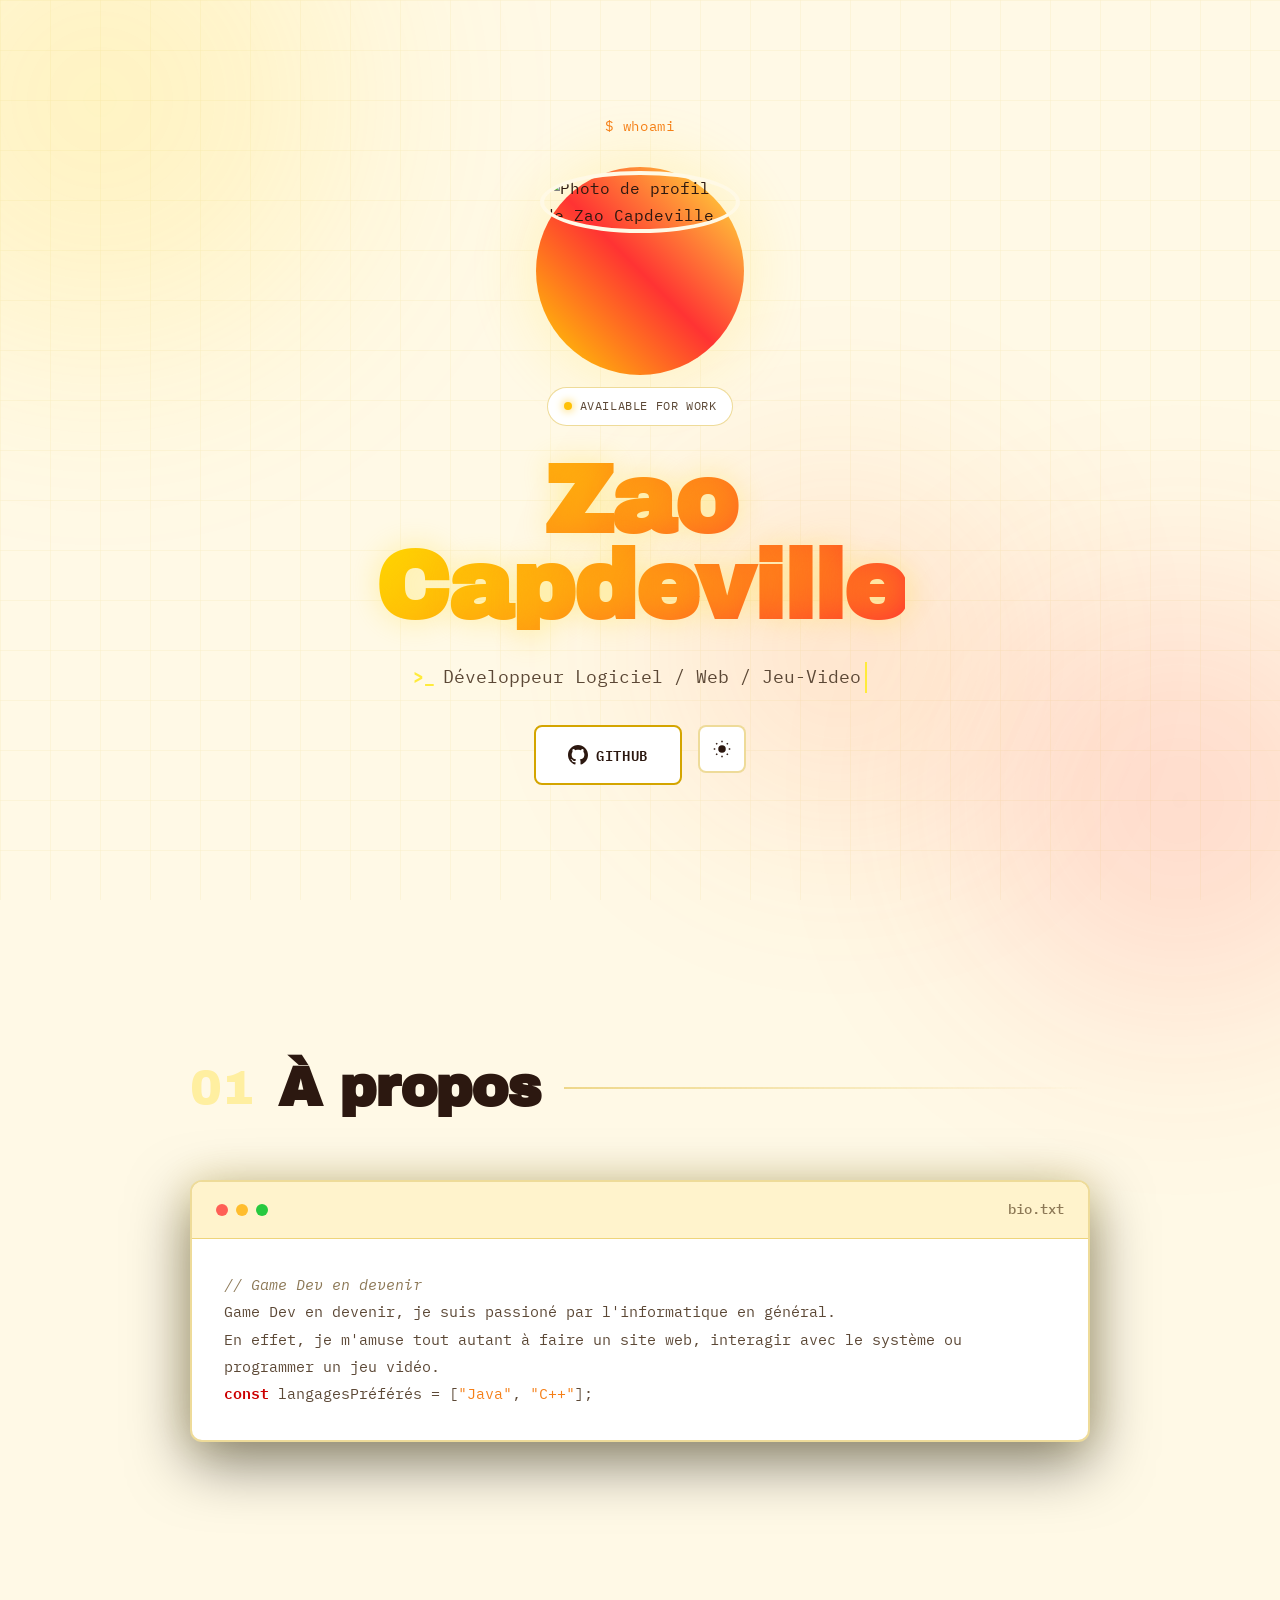
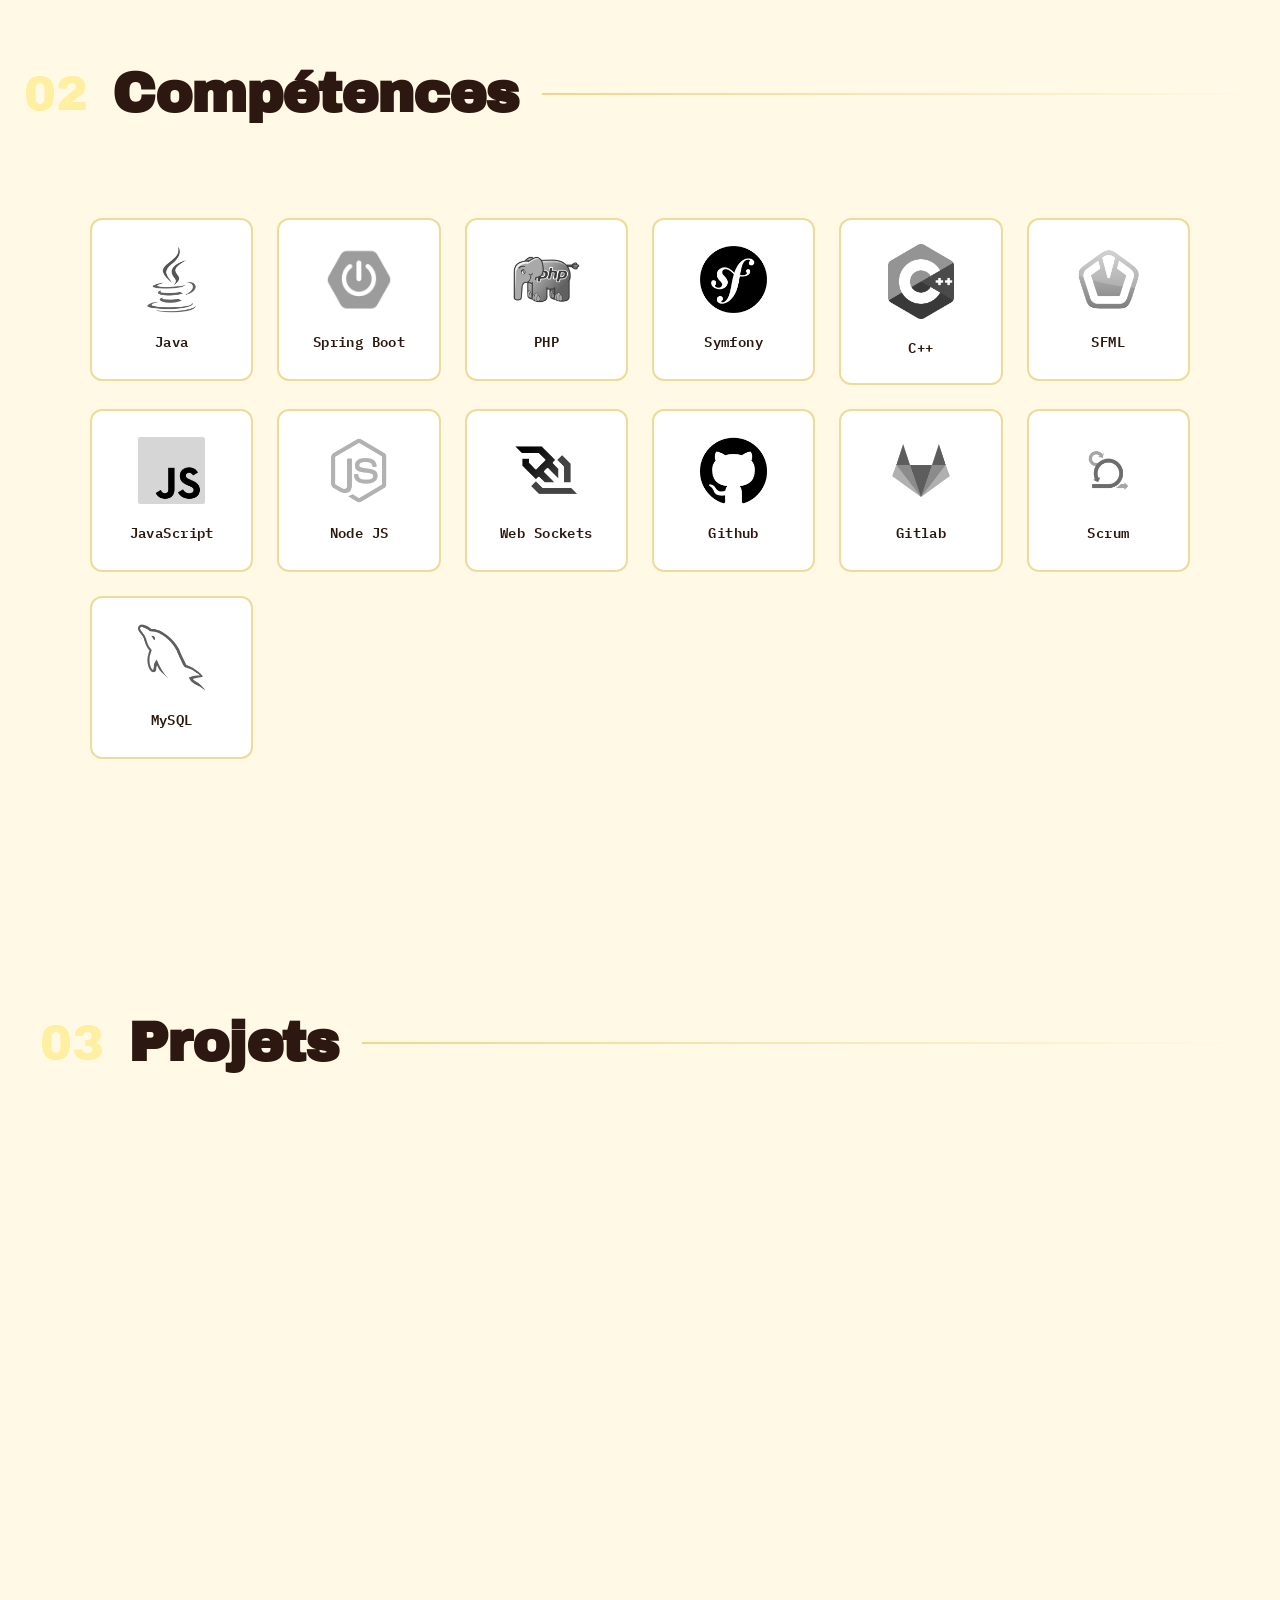
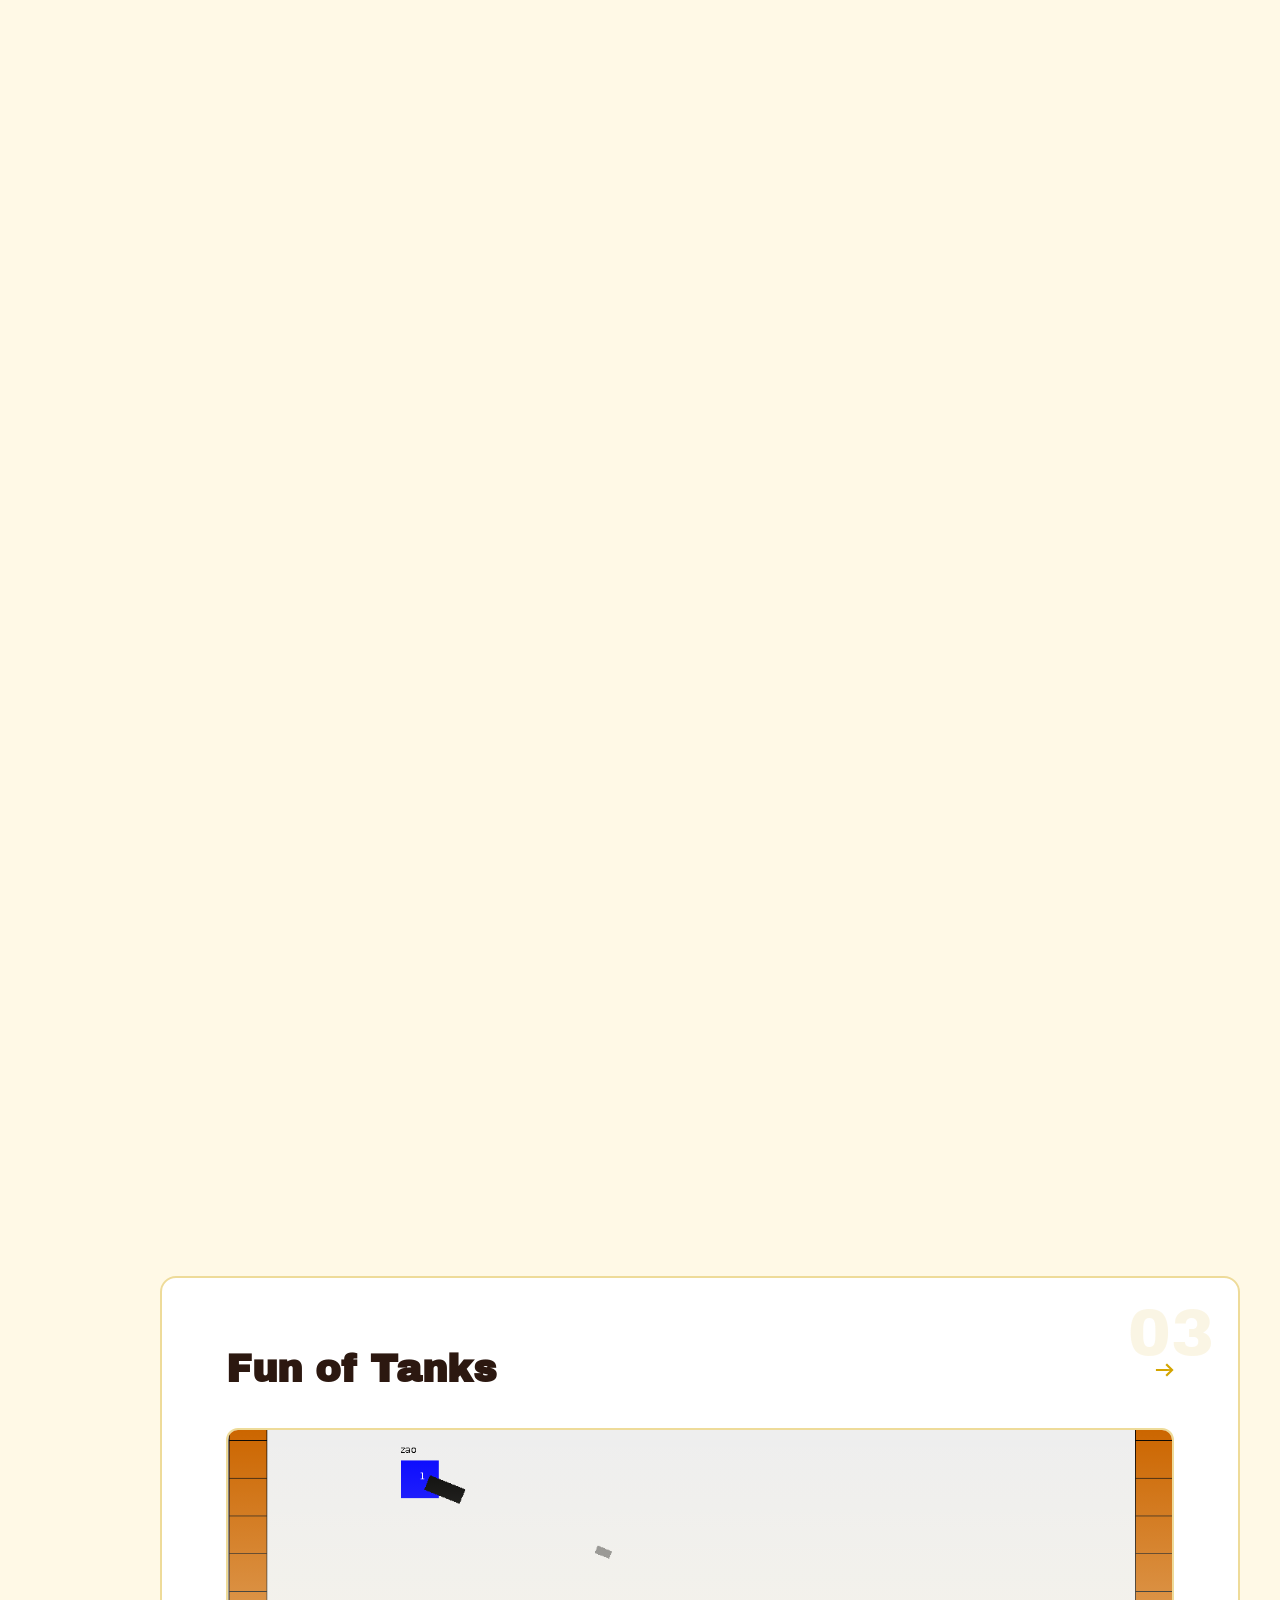
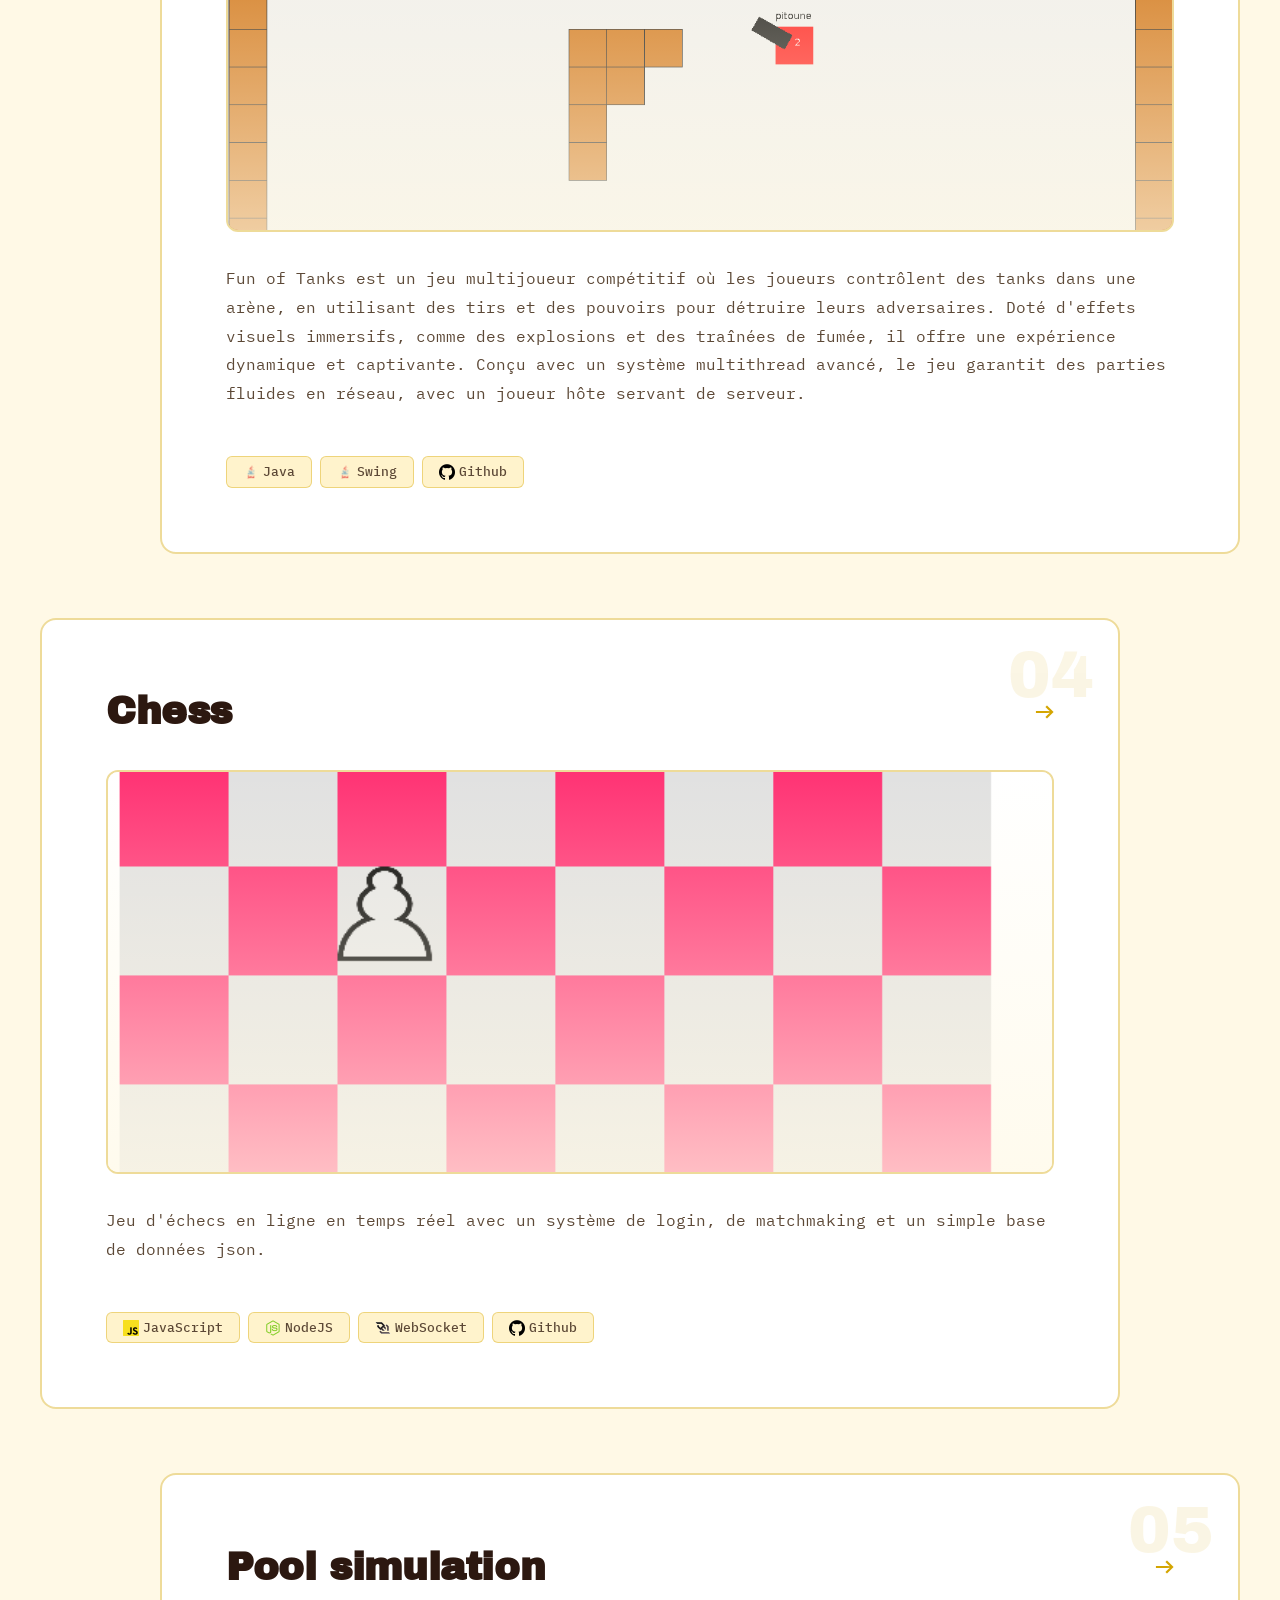
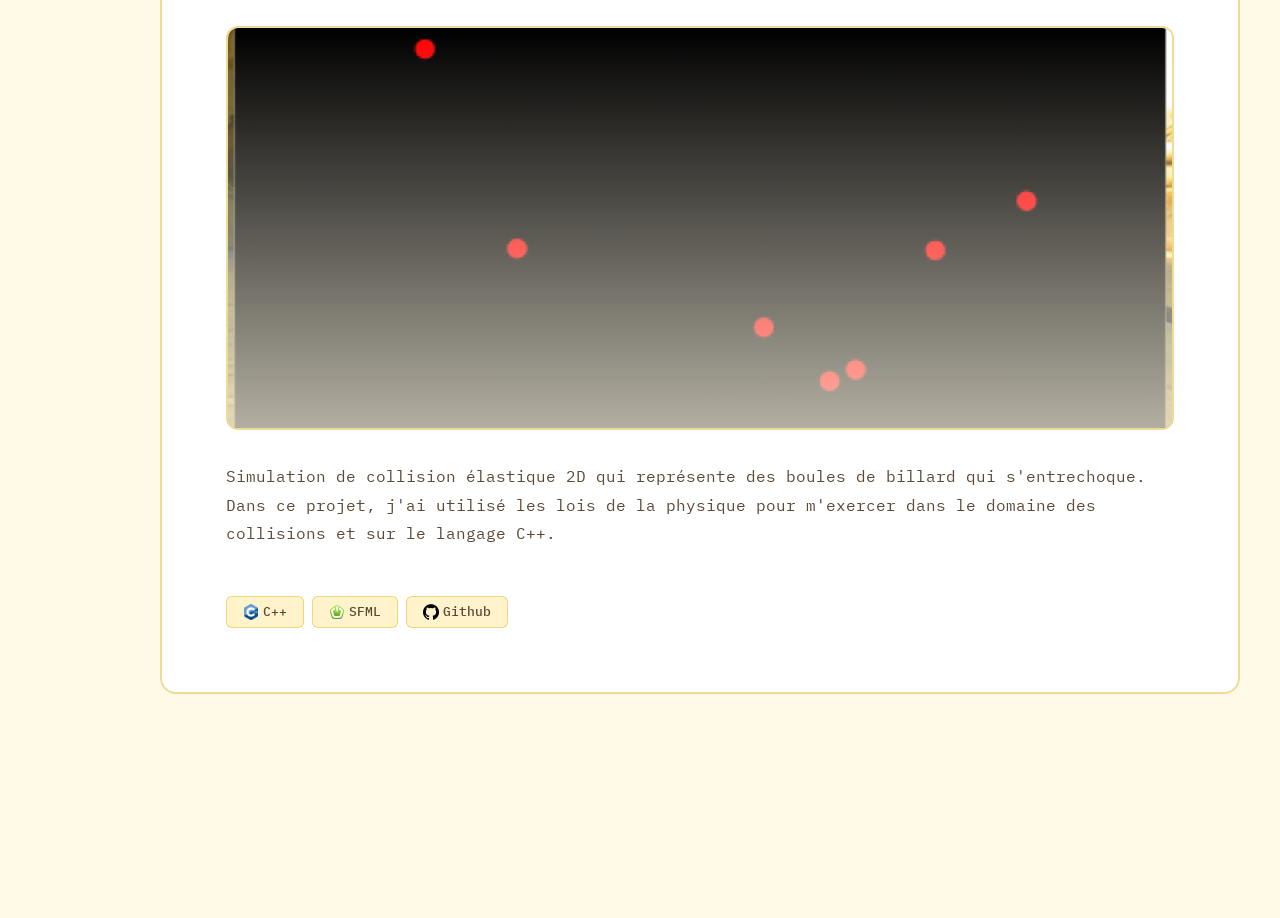
==== commit a855bed7: "san s filtre" ====
--- a/index.html
+++ b/index.html
@@ -158,13 +158,6 @@
                 <h2>Projets</h2>
                 <div class="section-line"></div>
             </div>
-            <div class="project-filters">
-                <button class="filter-btn active" data-filter="all">Tous</button>
-                <button class="filter-btn" data-filter="web">Web</button>
-                <button class="filter-btn" data-filter="game">Jeux</button>
-                <button class="filter-btn" data-filter="ai">IA</button>
-                <button class="filter-btn" data-filter="cpp">C++</button>
-            </div>
             <a class="project right" href="" target="_blank" data-categories="web,php" data-project-id="tfr">
                 <div class="project-number">01</div>
                 <div class="project-header">
